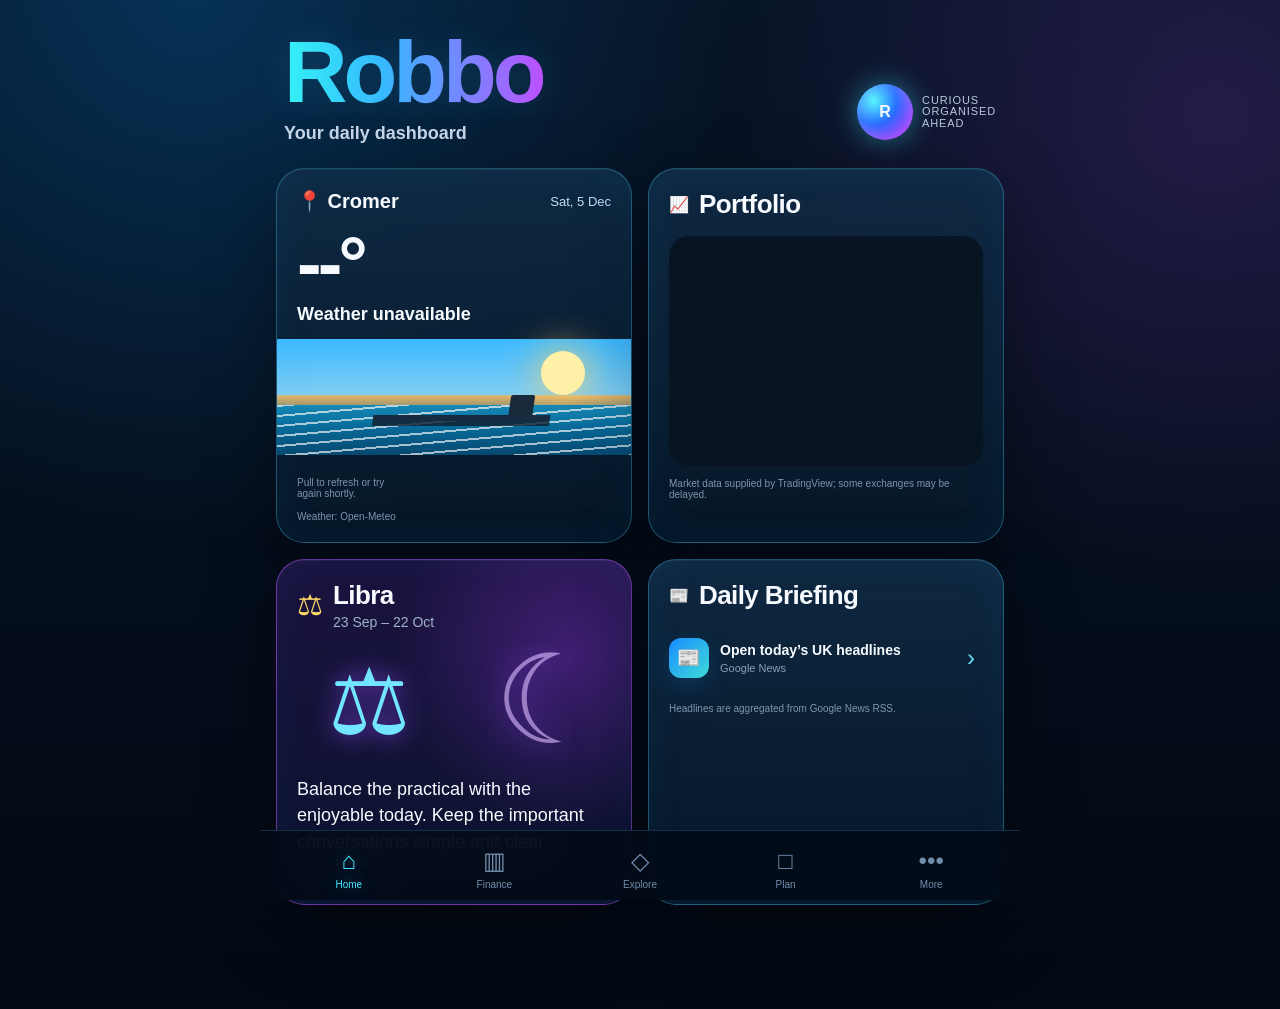
==== index.html @ 80607e07 "Add files via upload" ====
<!doctype html>
<html lang="en-GB">
<head>
  <meta charset="utf-8" />
  <meta name="viewport" content="width=device-width, initial-scale=1, viewport-fit=cover" />
  <meta name="theme-color" content="#07111f" />
  <meta name="apple-mobile-web-app-capable" content="yes" />
  <meta name="apple-mobile-web-app-status-bar-style" content="black-translucent" />
  <meta name="apple-mobile-web-app-title" content="Robbo" />
  <link rel="manifest" href="manifest.webmanifest" />
  <link rel="apple-touch-icon" href="icon-192.png" />
  <link rel="stylesheet" href="styles.css" />
  <title>Robbo — Daily Dashboard</title>
  <script type="module" src="https://widgets.tradingview-widget.com/w/en/tv-tickers.js"></script>
</head>
<body>
  <main class="shell">
    <header class="hero">
      <div>
        <div class="brand">Robbo</div>
        <div class="tagline">Your daily dashboard</div>
      </div>
      <div class="hero-badge">
        <div class="orb">R</div>
        <div class="badge-copy">Curious<br>Organised<br>Ahead</div>
      </div>
    </header>

    <section class="grid">
      <article class="card weather-card">
        <div class="card-head">
          <div>
            <div class="eyebrow">📍 Cromer</div>
            <h2 id="temp">--°</h2>
            <div class="primary" id="weatherText">Loading weather…</div>
          </div>
          <div class="date" id="todayDate"></div>
        </div>
        <div class="coast-art" aria-hidden="true">
          <div class="sun"></div>
          <div class="sea"></div>
          <div class="pier"></div>
        </div>
        <div class="forecast" id="forecast"></div>
        <div class="credit">Weather: Open‑Meteo</div>
      </article>

      <article class="card markets-card">
        <div class="section-title">
          <span>📈</span><h3>Portfolio</h3>
        </div>
        <div class="markets-box">
          <tv-tickers
            symbols="NASDAQ:IONQ,NASDAQ:RKLB,NASDAQ:RGTI"
            direction="vertical"
            hide-chart
            theme="dark">
          </tv-tickers>
        </div>
        <div class="micro">Market data supplied by TradingView; some exchanges may be delayed.</div>
      </article>

      <article class="card libra-card">
        <div class="section-title">
          <span class="libra-symbol">⚖</span>
          <div>
            <h3>Libra</h3>
            <div class="sub">23 Sep – 22 Oct</div>
          </div>
        </div>
        <div class="zodiac-art">
          <div class="moon">☾</div>
          <div class="scales">⚖</div>
        </div>
        <p id="horoscope">Loading today’s horoscope…</p>
        <a id="horoscopeCredit" class="credit-link" href="https://sigastra.com/" target="_blank" rel="noopener">Powered by Sigastra</a>
      </article>

      <article class="card news-card">
        <div class="section-title">
          <span>📰</span><h3>Daily Briefing</h3>
        </div>
        <div id="newsList" class="news-list">
          <div class="news-placeholder">Loading UK headlines…</div>
        </div>
        <div class="micro">Headlines are aggregated from Google News RSS.</div>
      </article>
    </section>

    <nav class="dock" aria-label="Primary">
      <button class="active">⌂<span>Home</span></button>
      <button>▥<span>Finance</span></button>
      <button>◇<span>Explore</span></button>
      <button>□<span>Plan</span></button>
      <button>•••<span>More</span></button>
    </nav>
  </main>

  <script src="app.js"></script>
</body>
</html>
---- styles.css ----
:root {
  --bg: #06101d;
  --panel: rgba(10, 28, 47, .88);
  --panel2: rgba(8, 23, 40, .94);
  --text: #f7fbff;
  --muted: #9fb2c8;
  --cyan: #39e6ff;
  --teal: #34f0cf;
  --purple: #bb58ff;
  --pink: #ff5ca8;
  --line: rgba(137, 210, 255, .20);
  --shadow: 0 24px 70px rgba(0,0,0,.35);
}
* { box-sizing: border-box; }
html { background: #020712; }
body {
  margin: 0;
  min-height: 100vh;
  color: var(--text);
  font-family: -apple-system, BlinkMacSystemFont, "SF Pro Display", "Segoe UI", sans-serif;
  background:
    radial-gradient(circle at 15% 0%, rgba(0,154,255,.22), transparent 34rem),
    radial-gradient(circle at 95% 12%, rgba(181,72,255,.16), transparent 30rem),
    linear-gradient(180deg, #071426 0%, #030914 100%);
}
.shell {
  max-width: 760px;
  min-height: 100vh;
  margin: 0 auto;
  padding: calc(env(safe-area-inset-top) + 24px) 16px calc(env(safe-area-inset-bottom) + 104px);
}
.hero {
  display: flex;
  align-items: flex-end;
  justify-content: space-between;
  gap: 20px;
  padding: 8px 8px 24px;
}
.brand {
  font-size: clamp(54px, 14vw, 88px);
  font-weight: 780;
  line-height: .9;
  letter-spacing: -4px;
  background: linear-gradient(90deg, #34f5f5 0%, #37baff 38%, #c24cff 100%);
  -webkit-background-clip: text;
  color: transparent;
  text-shadow: 0 0 32px rgba(68,190,255,.16);
}
.tagline { margin-top: 12px; color: #c6d7ea; font-size: 18px; font-weight: 650; }
.hero-badge { display: flex; align-items: center; gap: 9px; padding-bottom: 4px; }
.orb {
  width: 56px; height: 56px; border-radius: 50%;
  display: grid; place-items: center; font-weight: 900;
  background: radial-gradient(circle at 30% 30%, #55f7ff, #286dff 42%, #a13cff 78%, #0a1221);
  box-shadow: 0 0 28px rgba(57,230,255,.45), inset 0 0 18px rgba(255,255,255,.2);
}
.badge-copy { color: #b8c9da; font-size: 11px; line-height: 1.05; text-align: left; text-transform: uppercase; letter-spacing: .08em; }

.grid { display: grid; gap: 16px; grid-template-columns: 1fr; }
.card {
  position: relative;
  overflow: hidden;
  border: 1px solid rgba(77,210,255,.32);
  border-radius: 28px;
  padding: 20px;
  background: linear-gradient(180deg, rgba(16,43,69,.90), rgba(6,23,40,.94));
  box-shadow: var(--shadow), inset 0 1px 0 rgba(255,255,255,.05);
}
.card::after {
  content:"";
  position:absolute; inset:0; pointer-events:none; border-radius:inherit;
  box-shadow: inset 0 0 42px rgba(29,176,255,.06);
}
.weather-card { min-height: 370px; }
.card-head { display:flex; justify-content:space-between; align-items:flex-start; gap:10px; }
.eyebrow { font-size: 20px; font-weight: 760; }
.date { font-size: 13px; color: #c4dcf5; padding-top: 5px; }
h2 { font-size: 74px; line-height: .9; margin: 18px 0 6px; letter-spacing: -4px; }
.primary { font-size: 18px; font-weight: 700; }
.section-title { display:flex; align-items:center; gap:10px; }
.section-title h3 { margin:0; font-size: 26px; letter-spacing:-.6px; }
.sub { color: var(--muted); margin-top: 3px; font-size: 14px; }
.coast-art {
  position: relative; height: 116px; margin: 14px -20px 10px;
  background:
    linear-gradient(180deg, rgba(0,0,0,0), rgba(0,18,40,.12)),
    linear-gradient(180deg, #3bb9ff 0%, #87d8ff 48%, #f5bf68 49%, #09639d 75%, #06365f 100%);
}
.sun { position:absolute; right:13%; top:12px; width:44px; height:44px; border-radius:50%; background:#fff1a7; box-shadow:0 0 38px #ffd36a; }
.sea { position:absolute; left:0; right:0; bottom:0; height:50px; background:repeating-linear-gradient(175deg, rgba(255,255,255,.7) 0 2px, transparent 2px 10px), linear-gradient(#0b88bd,#074a72); opacity:.92; }
.pier { position:absolute; bottom:34px; left:27%; width:50%; height:6px; background:#172b40; box-shadow: 0 5px 0 rgba(15,30,46,.8); transform:skewX(-8deg); }
.pier::after { content:""; position:absolute; width:24px; height:20px; right:18px; top:-20px; background:#18293b; border-radius:2px 2px 0 0; }
.forecast { display:grid; grid-template-columns:repeat(3,1fr); gap:8px; margin-top:10px; }
.day { border-right: 1px solid var(--line); padding-right:8px; }
.day:last-child { border-right:0; }
.day .name { font-size:12px; color:#bdd0e3; font-weight:700; text-transform:uppercase; letter-spacing:.08em; }
.day .icon { font-size:26px; margin:5px 0; }
.day .temps { font-size:15px; font-weight:750; }
.credit, .micro { color:#7f95aa; font-size:10px; margin-top:12px; }
.markets-box { margin-top:16px; border-radius:20px; overflow:hidden; min-height:230px; background:#081421; }
tv-tickers { display:block; min-height:230px; }
.libra-card {
  border-color: rgba(187,88,255,.5);
  background:
    radial-gradient(circle at 83% 28%, rgba(168,64,255,.28), transparent 11rem),
    linear-gradient(180deg, rgba(28,20,66,.94), rgba(11,19,47,.96));
}
.libra-symbol { color:#ffd966; font-size:29px; }
.zodiac-art { position:relative; height:120px; margin:16px 0 10px; overflow:hidden; }
.moon { position:absolute; right:2%; top:-18px; font-size:124px; color:#d7b4ff; opacity:.65; text-shadow:0 0 36px #8e4eff; }
.scales { position:absolute; left:10%; top:3px; font-size:92px; color:#73e6ff; filter: drop-shadow(0 0 12px rgba(149,76,255,.85)); }
.libra-card p { font-size:18px; line-height:1.48; margin:10px 0 0; }
.credit-link { display:inline-block; margin-top:14px; color:#b985ff; font-size:11px; text-decoration:none; }
.news-list { margin-top:14px; }
.news-item {
  display:grid; grid-template-columns:40px 1fr 16px; gap:11px; align-items:center;
  padding:13px 0; border-bottom:1px solid var(--line); text-decoration:none; color:inherit;
}
.news-item:last-child { border-bottom:0; }
.news-icon {
  width:40px; height:40px; border-radius:12px; display:grid; place-items:center;
  background:linear-gradient(135deg,#1a8cff,#3ddbd7); font-size:19px;
  box-shadow:0 8px 24px rgba(0,145,255,.18);
}
.news-title { font-size:14px; font-weight:720; line-height:1.25; }
.news-source { margin-top:3px; color:#86a0b9; font-size:11px; }
.chev { color:#67dff5; font-size:24px; }
.news-placeholder { color:#9bb2c7; padding:20px 0; }

.dock {
  position:fixed; z-index:5; left:50%; transform:translateX(-50%);
  bottom:0; width:min(760px,100%); padding:10px 18px calc(env(safe-area-inset-bottom) + 10px);
  display:grid; grid-template-columns:repeat(5,1fr); gap:4px;
  background:rgba(3,11,22,.88); backdrop-filter: blur(20px);
  border-top:1px solid rgba(84,186,255,.20);
}
.dock button {
  border:0; background:transparent; color:#738dad; font-size:24px; padding:6px 2px 0;
  display:flex; flex-direction:column; align-items:center; gap:4px;
}
.dock button span { font-size:10px; }
.dock button.active { color:#47e6ff; text-shadow:0 0 16px rgba(71,230,255,.5); }

@media (min-width: 700px) {
  .grid { grid-template-columns: 1fr 1fr; }
}
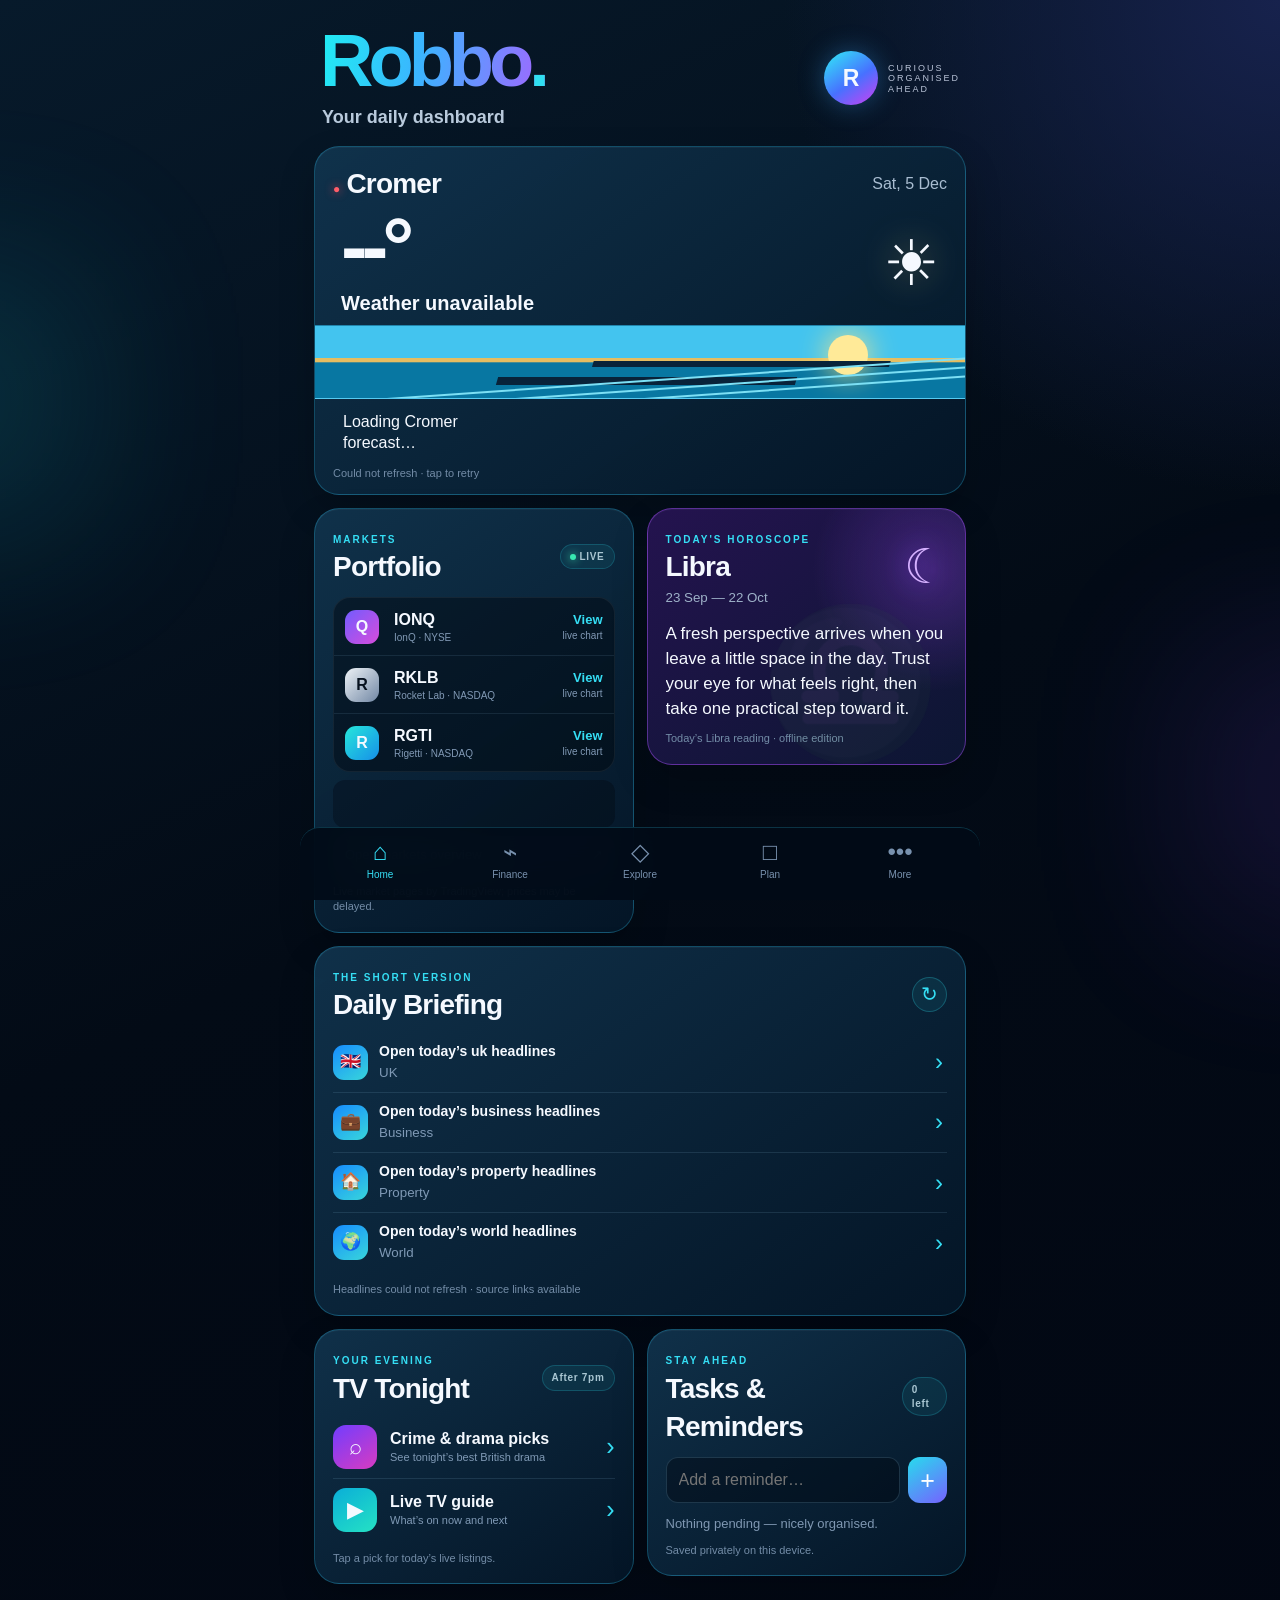
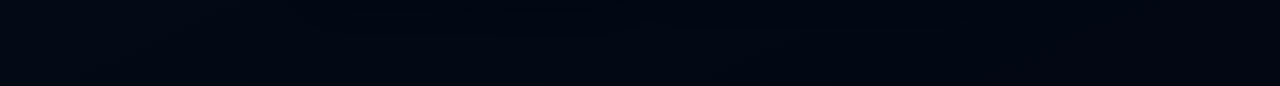
==== commit 105e9757: "Update Robbo to V2" ====
--- a/index.html
+++ b/index.html
@@ -1,101 +1,84 @@
 <!doctype html>
-<html lang="en-GB">
+<html lang="en">
 <head>
-  <meta charset="utf-8" />
-  <meta name="viewport" content="width=device-width, initial-scale=1, viewport-fit=cover" />
-  <meta name="theme-color" content="#07111f" />
-  <meta name="apple-mobile-web-app-capable" content="yes" />
-  <meta name="apple-mobile-web-app-status-bar-style" content="black-translucent" />
-  <meta name="apple-mobile-web-app-title" content="Robbo" />
-  <link rel="manifest" href="manifest.webmanifest" />
-  <link rel="apple-touch-icon" href="icon-192.png" />
-  <link rel="stylesheet" href="styles.css" />
+  <meta charset="utf-8">
+  <meta name="viewport" content="width=device-width, initial-scale=1, viewport-fit=cover">
+  <meta name="theme-color" content="#06101f">
+  <meta name="apple-mobile-web-app-capable" content="yes">
+  <meta name="apple-mobile-web-app-status-bar-style" content="black-translucent">
+  <meta name="apple-mobile-web-app-title" content="Robbo">
+  <meta name="description" content="Robbo's personal daily dashboard">
+  <link rel="manifest" href="manifest.webmanifest">
+  <link rel="apple-touch-icon" href="icon-192.png">
+  <link rel="stylesheet" href="styles.css">
   <title>Robbo — Daily Dashboard</title>
-  <script type="module" src="https://widgets.tradingview-widget.com/w/en/tv-tickers.js"></script>
 </head>
 <body>
-  <main class="shell">
-    <header class="hero">
-      <div>
-        <div class="brand">Robbo</div>
-        <div class="tagline">Your daily dashboard</div>
-      </div>
-      <div class="hero-badge">
-        <div class="orb">R</div>
-        <div class="badge-copy">Curious<br>Organised<br>Ahead</div>
-      </div>
-    </header>
+  <div class="aurora aurora-one"></div><div class="aurora aurora-two"></div>
+  <header class="hero">
+    <div><div class="wordmark">Robbo<span>.</span></div><p>Your daily dashboard</p></div>
+    <div class="monogram"><b>R</b><small>CURIOUS<br>ORGANISED<br>AHEAD</small></div>
+  </header>
 
-    <section class="grid">
-      <article class="card weather-card">
-        <div class="card-head">
-          <div>
-            <div class="eyebrow">📍 Cromer</div>
-            <h2 id="temp">--°</h2>
-            <div class="primary" id="weatherText">Loading weather…</div>
-          </div>
-          <div class="date" id="todayDate"></div>
-        </div>
-        <div class="coast-art" aria-hidden="true">
-          <div class="sun"></div>
-          <div class="sea"></div>
-          <div class="pier"></div>
-        </div>
-        <div class="forecast" id="forecast"></div>
-        <div class="credit">Weather: Open‑Meteo</div>
-      </article>
-
-      <article class="card markets-card">
-        <div class="section-title">
-          <span>📈</span><h3>Portfolio</h3>
-        </div>
-        <div class="markets-box">
-          <tv-tickers
-            symbols="NASDAQ:IONQ,NASDAQ:RKLB,NASDAQ:RGTI"
-            direction="vertical"
-            hide-chart
-            theme="dark">
-          </tv-tickers>
-        </div>
-        <div class="micro">Market data supplied by TradingView; some exchanges may be delayed.</div>
-      </article>
-
-      <article class="card libra-card">
-        <div class="section-title">
-          <span class="libra-symbol">⚖</span>
-          <div>
-            <h3>Libra</h3>
-            <div class="sub">23 Sep – 22 Oct</div>
-          </div>
-        </div>
-        <div class="zodiac-art">
-          <div class="moon">☾</div>
-          <div class="scales">⚖</div>
-        </div>
-        <p id="horoscope">Loading today’s horoscope…</p>
-        <a id="horoscopeCredit" class="credit-link" href="https://sigastra.com/" target="_blank" rel="noopener">Powered by Sigastra</a>
-      </article>
-
-      <article class="card news-card">
-        <div class="section-title">
-          <span>📰</span><h3>Daily Briefing</h3>
-        </div>
-        <div id="newsList" class="news-list">
-          <div class="news-placeholder">Loading UK headlines…</div>
-        </div>
-        <div class="micro">Headlines are aggregated from Google News RSS.</div>
-      </article>
+  <main>
+    <section class="card weather-card" id="weather">
+      <div class="card-head"><h2><span>●</span> Cromer</h2><time id="today"></time></div>
+      <div class="weather-now"><div><strong id="temperature">--°</strong><p id="condition">Loading weather…</p><small id="feelsLike"></small></div><div class="weather-icon" id="weatherIcon">☀</div></div>
+      <div class="sea-scene" aria-hidden="true"><i class="sun"></i><i class="pier"></i><i class="wave w1"></i><i class="wave w2"></i><i class="wave w3"></i></div>
+      <div class="forecast" id="forecast"><div>Loading Cromer forecast…</div></div>
+      <p class="source" id="weatherStatus">Live weather · Open-Meteo</p>
     </section>
 
-    <nav class="dock" aria-label="Primary">
-      <button class="active">⌂<span>Home</span></button>
-      <button>▥<span>Finance</span></button>
-      <button>◇<span>Explore</span></button>
-      <button>□<span>Plan</span></button>
-      <button>•••<span>More</span></button>
-    </nav>
+    <section class="card portfolio-card" id="portfolio">
+      <div class="section-title"><div><span class="eyebrow">MARKETS</span><h2>Portfolio</h2></div><span class="live-pill"><i></i> LIVE</span></div>
+      <div class="stocks">
+        <a class="stock" href="https://www.tradingview.com/symbols/NYSE-IONQ/" target="_blank" rel="noopener" data-symbol="NYSE:IONQ"><span class="stock-logo ionq">Q</span><span><b>IONQ</b><small>IonQ · NYSE</small></span><span class="quote"><b>View</b><small>live chart</small></span></a>
+        <a class="stock" href="https://www.tradingview.com/symbols/NASDAQ-RKLB/" target="_blank" rel="noopener" data-symbol="NASDAQ:RKLB"><span class="stock-logo rklb">R</span><span><b>RKLB</b><small>Rocket Lab · NASDAQ</small></span><span class="quote"><b>View</b><small>live chart</small></span></a>
+        <a class="stock" href="https://www.tradingview.com/symbols/NASDAQ-RGTI/" target="_blank" rel="noopener" data-symbol="NASDAQ:RGTI"><span class="stock-logo rgti">R</span><span><b>RGTI</b><small>Rigetti · NASDAQ</small></span><span class="quote"><b>View</b><small>live chart</small></span></a>
+      </div>
+      <div class="tradingview-widget-container market-strip">
+        <div class="tradingview-widget-container__widget"></div>
+        <script src="https://s3.tradingview.com/external-embedding/embed-widget-ticker-tape.js" async>
+        {"symbols":[{"proName":"NYSE:IONQ","title":"IONQ"},{"proName":"NASDAQ:RKLB","title":"RKLB"},{"proName":"NASDAQ:RGTI","title":"RGTI"}],"showSymbolLogo":false,"isTransparent":true,"displayMode":"compact","colorTheme":"dark","locale":"en"}
+        </script>
+      </div>
+      <a class="market-link" href="https://www.tradingview.com/markets/stocks-usa/market-movers-active/" target="_blank" rel="noopener">Open markets overview <span>↗</span></a>
+      <p class="source">Live market pages by TradingView; prices may be delayed.</p>
+    </section>
+
+    <section class="card horoscope-card" id="horoscope">
+      <div class="zodiac-mark">♎</div><div class="section-title"><div><span class="eyebrow">TODAY'S HOROSCOPE</span><h2>Libra</h2><small>23 Sep — 22 Oct</small></div><span class="moon">☾</span></div>
+      <p class="horoscope-copy" id="horoscopeText">Finding today’s guidance…</p>
+      <p class="source" id="horoscopeSource">Daily Libra reading</p>
+    </section>
+
+    <section class="card briefing-card" id="briefing">
+      <div class="section-title"><div><span class="eyebrow">THE SHORT VERSION</span><h2>Daily Briefing</h2></div><button class="icon-button" id="refreshNews" aria-label="Refresh news">↻</button></div>
+      <div class="news-list" id="newsList"><p class="loading">Gathering today’s headlines…</p></div>
+      <p class="source" id="newsStatus">Live UK, business, property and world news</p>
+    </section>
+
+    <section class="card tv-card" id="tv">
+      <div class="section-title"><div><span class="eyebrow">YOUR EVENING</span><h2>TV Tonight</h2></div><span class="tv-time">After 7pm</span></div>
+      <div class="tv-list">
+        <a href="https://www.radiotimes.com/tv/tv-listings/" target="_blank" rel="noopener"><span class="tv-art crime">⌕</span><span><b>Crime & drama picks</b><small>See tonight’s best British drama</small></span><em>›</em></a>
+        <a href="https://www.bbc.co.uk/iplayer/guide" target="_blank" rel="noopener"><span class="tv-art guide">▶</span><span><b>Live TV guide</b><small>What’s on now and next</small></span><em>›</em></a>
+      </div>
+      <p class="source">Tap a pick for today’s live listings.</p>
+    </section>
+
+    <section class="card tasks-card" id="tasks">
+      <div class="section-title"><div><span class="eyebrow">STAY AHEAD</span><h2>Tasks &amp; Reminders</h2></div><span class="task-count" id="taskCount">0 left</span></div>
+      <form id="taskForm"><input id="taskInput" maxlength="80" autocomplete="off" placeholder="Add a reminder…" aria-label="New reminder"><button aria-label="Add reminder">+</button></form>
+      <ul id="taskList"></ul>
+      <p class="empty-tasks" id="emptyTasks">Nothing pending — nicely organised.</p>
+      <p class="source">Saved privately on this device.</p>
+    </section>
   </main>
 
-  <script src="app.js"></script>
+  <nav class="dock" aria-label="Dashboard sections">
+    <a href="#weather"><span>⌂</span><small>Home</small></a><a href="#portfolio"><span>⌁</span><small>Finance</small></a><a href="#briefing"><span>◇</span><small>Explore</small></a><a href="#tasks"><span>□</span><small>Plan</small></a><a href="#tv"><span>•••</span><small>More</small></a>
+  </nav>
+  <script src="app.js" defer></script>
 </body>
 </html>
--- a/styles.css
+++ b/styles.css
@@ -1,147 +1,6 @@
-
-:root {
-  --bg: #06101d;
-  --panel: rgba(10, 28, 47, .88);
-  --panel2: rgba(8, 23, 40, .94);
-  --text: #f7fbff;
-  --muted: #9fb2c8;
-  --cyan: #39e6ff;
-  --teal: #34f0cf;
-  --purple: #bb58ff;
-  --pink: #ff5ca8;
-  --line: rgba(137, 210, 255, .20);
-  --shadow: 0 24px 70px rgba(0,0,0,.35);
-}
-* { box-sizing: border-box; }
-html { background: #020712; }
-body {
-  margin: 0;
-  min-height: 100vh;
-  color: var(--text);
-  font-family: -apple-system, BlinkMacSystemFont, "SF Pro Display", "Segoe UI", sans-serif;
-  background:
-    radial-gradient(circle at 15% 0%, rgba(0,154,255,.22), transparent 34rem),
-    radial-gradient(circle at 95% 12%, rgba(181,72,255,.16), transparent 30rem),
-    linear-gradient(180deg, #071426 0%, #030914 100%);
-}
-.shell {
-  max-width: 760px;
-  min-height: 100vh;
-  margin: 0 auto;
-  padding: calc(env(safe-area-inset-top) + 24px) 16px calc(env(safe-area-inset-bottom) + 104px);
-}
-.hero {
-  display: flex;
-  align-items: flex-end;
-  justify-content: space-between;
-  gap: 20px;
-  padding: 8px 8px 24px;
-}
-.brand {
-  font-size: clamp(54px, 14vw, 88px);
-  font-weight: 780;
-  line-height: .9;
-  letter-spacing: -4px;
-  background: linear-gradient(90deg, #34f5f5 0%, #37baff 38%, #c24cff 100%);
-  -webkit-background-clip: text;
-  color: transparent;
-  text-shadow: 0 0 32px rgba(68,190,255,.16);
-}
-.tagline { margin-top: 12px; color: #c6d7ea; font-size: 18px; font-weight: 650; }
-.hero-badge { display: flex; align-items: center; gap: 9px; padding-bottom: 4px; }
-.orb {
-  width: 56px; height: 56px; border-radius: 50%;
-  display: grid; place-items: center; font-weight: 900;
-  background: radial-gradient(circle at 30% 30%, #55f7ff, #286dff 42%, #a13cff 78%, #0a1221);
-  box-shadow: 0 0 28px rgba(57,230,255,.45), inset 0 0 18px rgba(255,255,255,.2);
-}
-.badge-copy { color: #b8c9da; font-size: 11px; line-height: 1.05; text-align: left; text-transform: uppercase; letter-spacing: .08em; }
-
-.grid { display: grid; gap: 16px; grid-template-columns: 1fr; }
-.card {
-  position: relative;
-  overflow: hidden;
-  border: 1px solid rgba(77,210,255,.32);
-  border-radius: 28px;
-  padding: 20px;
-  background: linear-gradient(180deg, rgba(16,43,69,.90), rgba(6,23,40,.94));
-  box-shadow: var(--shadow), inset 0 1px 0 rgba(255,255,255,.05);
-}
-.card::after {
-  content:"";
-  position:absolute; inset:0; pointer-events:none; border-radius:inherit;
-  box-shadow: inset 0 0 42px rgba(29,176,255,.06);
-}
-.weather-card { min-height: 370px; }
-.card-head { display:flex; justify-content:space-between; align-items:flex-start; gap:10px; }
-.eyebrow { font-size: 20px; font-weight: 760; }
-.date { font-size: 13px; color: #c4dcf5; padding-top: 5px; }
-h2 { font-size: 74px; line-height: .9; margin: 18px 0 6px; letter-spacing: -4px; }
-.primary { font-size: 18px; font-weight: 700; }
-.section-title { display:flex; align-items:center; gap:10px; }
-.section-title h3 { margin:0; font-size: 26px; letter-spacing:-.6px; }
-.sub { color: var(--muted); margin-top: 3px; font-size: 14px; }
-.coast-art {
-  position: relative; height: 116px; margin: 14px -20px 10px;
-  background:
-    linear-gradient(180deg, rgba(0,0,0,0), rgba(0,18,40,.12)),
-    linear-gradient(180deg, #3bb9ff 0%, #87d8ff 48%, #f5bf68 49%, #09639d 75%, #06365f 100%);
-}
-.sun { position:absolute; right:13%; top:12px; width:44px; height:44px; border-radius:50%; background:#fff1a7; box-shadow:0 0 38px #ffd36a; }
-.sea { position:absolute; left:0; right:0; bottom:0; height:50px; background:repeating-linear-gradient(175deg, rgba(255,255,255,.7) 0 2px, transparent 2px 10px), linear-gradient(#0b88bd,#074a72); opacity:.92; }
-.pier { position:absolute; bottom:34px; left:27%; width:50%; height:6px; background:#172b40; box-shadow: 0 5px 0 rgba(15,30,46,.8); transform:skewX(-8deg); }
-.pier::after { content:""; position:absolute; width:24px; height:20px; right:18px; top:-20px; background:#18293b; border-radius:2px 2px 0 0; }
-.forecast { display:grid; grid-template-columns:repeat(3,1fr); gap:8px; margin-top:10px; }
-.day { border-right: 1px solid var(--line); padding-right:8px; }
-.day:last-child { border-right:0; }
-.day .name { font-size:12px; color:#bdd0e3; font-weight:700; text-transform:uppercase; letter-spacing:.08em; }
-.day .icon { font-size:26px; margin:5px 0; }
-.day .temps { font-size:15px; font-weight:750; }
-.credit, .micro { color:#7f95aa; font-size:10px; margin-top:12px; }
-.markets-box { margin-top:16px; border-radius:20px; overflow:hidden; min-height:230px; background:#081421; }
-tv-tickers { display:block; min-height:230px; }
-.libra-card {
-  border-color: rgba(187,88,255,.5);
-  background:
-    radial-gradient(circle at 83% 28%, rgba(168,64,255,.28), transparent 11rem),
-    linear-gradient(180deg, rgba(28,20,66,.94), rgba(11,19,47,.96));
-}
-.libra-symbol { color:#ffd966; font-size:29px; }
-.zodiac-art { position:relative; height:120px; margin:16px 0 10px; overflow:hidden; }
-.moon { position:absolute; right:2%; top:-18px; font-size:124px; color:#d7b4ff; opacity:.65; text-shadow:0 0 36px #8e4eff; }
-.scales { position:absolute; left:10%; top:3px; font-size:92px; color:#73e6ff; filter: drop-shadow(0 0 12px rgba(149,76,255,.85)); }
-.libra-card p { font-size:18px; line-height:1.48; margin:10px 0 0; }
-.credit-link { display:inline-block; margin-top:14px; color:#b985ff; font-size:11px; text-decoration:none; }
-.news-list { margin-top:14px; }
-.news-item {
-  display:grid; grid-template-columns:40px 1fr 16px; gap:11px; align-items:center;
-  padding:13px 0; border-bottom:1px solid var(--line); text-decoration:none; color:inherit;
-}
-.news-item:last-child { border-bottom:0; }
-.news-icon {
-  width:40px; height:40px; border-radius:12px; display:grid; place-items:center;
-  background:linear-gradient(135deg,#1a8cff,#3ddbd7); font-size:19px;
-  box-shadow:0 8px 24px rgba(0,145,255,.18);
-}
-.news-title { font-size:14px; font-weight:720; line-height:1.25; }
-.news-source { margin-top:3px; color:#86a0b9; font-size:11px; }
-.chev { color:#67dff5; font-size:24px; }
-.news-placeholder { color:#9bb2c7; padding:20px 0; }
-
-.dock {
-  position:fixed; z-index:5; left:50%; transform:translateX(-50%);
-  bottom:0; width:min(760px,100%); padding:10px 18px calc(env(safe-area-inset-bottom) + 10px);
-  display:grid; grid-template-columns:repeat(5,1fr); gap:4px;
-  background:rgba(3,11,22,.88); backdrop-filter: blur(20px);
-  border-top:1px solid rgba(84,186,255,.20);
-}
-.dock button {
-  border:0; background:transparent; color:#738dad; font-size:24px; padding:6px 2px 0;
-  display:flex; flex-direction:column; align-items:center; gap:4px;
-}
-.dock button span { font-size:10px; }
-.dock button.active { color:#47e6ff; text-shadow:0 0 16px rgba(71,230,255,.5); }
-
-@media (min-width: 700px) {
-  .grid { grid-template-columns: 1fr 1fr; }
-}
+:root{color-scheme:dark;--bg:#030b16;--panel:rgba(10,34,57,.88);--line:rgba(49,212,255,.27);--cyan:#35def4;--purple:#a66bff;--muted:#88a0bd;--text:#f5f9ff;--safe-bottom:env(safe-area-inset-bottom,0px)}
+*{box-sizing:border-box}html{scroll-behavior:smooth}body{margin:0;min-height:100vh;background:radial-gradient(circle at 100% 0,#17224d 0,transparent 31rem),linear-gradient(155deg,#071a2b 0,#030b16 48%,#020713 100%);font:16px/1.35 -apple-system,BlinkMacSystemFont,"SF Pro Display",Inter,Segoe UI,sans-serif;color:var(--text);overflow-x:hidden}body:before{content:"";position:fixed;inset:0;pointer-events:none;opacity:.16;background-image:linear-gradient(rgba(255,255,255,.018) 1px,transparent 1px),linear-gradient(90deg,rgba(255,255,255,.018) 1px,transparent 1px);background-size:34px 34px}.aurora{position:fixed;width:18rem;height:18rem;filter:blur(85px);opacity:.12;pointer-events:none}.aurora-one{background:#19dff0;top:16rem;left:-12rem}.aurora-two{background:#8e43ff;top:40rem;right:-12rem}.hero{max-width:680px;margin:auto;padding:calc(28px + env(safe-area-inset-top,0px)) 20px 17px;display:flex;align-items:center;justify-content:space-between}.wordmark{font-size:clamp(46px,14vw,74px);font-weight:850;letter-spacing:-5px;line-height:.9;background:linear-gradient(100deg,#20edf2,#3bb4ff 45%,#a365ff);-webkit-background-clip:text;color:transparent}.wordmark span{color:#30def0}.hero p{margin:10px 2px 0;color:#b9cadc;font-size:18px;font-weight:650}.monogram{display:flex;align-items:center;gap:10px}.monogram b{width:54px;height:54px;border-radius:50%;display:grid;place-items:center;background:linear-gradient(145deg,#30eff6,#4771ff 55%,#d13ef2);box-shadow:0 0 26px rgba(56,169,255,.35);font-size:23px}.monogram small{font-size:9px;line-height:1.15;letter-spacing:2px;color:#b9c3d7}main{max-width:680px;margin:auto;padding:0 14px calc(102px + var(--safe-bottom));display:grid;gap:13px}.card{position:relative;overflow:hidden;padding:18px;border:1px solid var(--line);border-radius:25px;background:linear-gradient(145deg,rgba(17,53,79,.91),rgba(4,22,39,.95));box-shadow:inset 0 1px rgba(255,255,255,.04),0 16px 36px rgba(0,0,0,.19)}.card-head,.section-title{display:flex;align-items:center;justify-content:space-between;gap:12px}.card h2{margin:0;font-size:28px;letter-spacing:-.8px}.card-head h2 span{font-size:12px;color:#ff5d69;text-shadow:0 0 10px #ff4050}.card-head time{color:#a9bdd1}.eyebrow{font-size:10px;letter-spacing:2px;color:var(--cyan);font-weight:800}.section-title small{color:#9eb1c8}.weather-card{padding-bottom:13px}.weather-now{display:flex;align-items:center;justify-content:space-between;height:122px;padding:4px 8px}.weather-now strong{font-size:80px;line-height:.9;letter-spacing:-6px}.weather-now p{margin:7px 0 0;font-size:20px;font-weight:700}.weather-now small{color:#93a9c0}.weather-icon{font-size:63px;filter:drop-shadow(0 0 18px rgba(255,225,116,.35))}.sea-scene{height:74px;margin:0 -18px 10px;position:relative;overflow:hidden;background:linear-gradient(#43c4ef 0 44%,#e5bd61 45% 50%,#0877a2 51%);border-block:1px solid rgba(255,255,255,.1)}.sun{position:absolute;width:40px;height:40px;right:15%;top:9px;background:#ffea98;border-radius:50%;box-shadow:0 0 30px #ffe682}.pier{position:absolute;width:46%;height:8px;background:#08233a;left:28%;top:51px;transform:skew(-16deg);box-shadow:90px -17px 0 -1px #08233a}.wave{position:absolute;height:2px;width:120%;left:-5%;background:#7ce0f5;transform:rotate(-4deg)}.w1{top:52px}.w2{top:61px}.w3{top:70px}.forecast{display:grid;grid-template-columns:repeat(3,1fr)}.forecast>div{padding:2px 10px;border-right:1px solid rgba(84,185,225,.25)}.forecast>div:last-child{border:0}.forecast b{display:block;font-size:19px;margin-top:3px}.forecast small{display:block;color:#9fb2c8;text-transform:uppercase;letter-spacing:1.3px}.source{color:#738ca7;font-size:11px;margin:10px 0 0}.live-pill,.tv-time,.task-count{padding:5px 9px;background:rgba(48,222,240,.08);border:1px solid rgba(48,222,240,.2);border-radius:99px;color:#a9c6d2;font-size:10px;font-weight:800;letter-spacing:.7px}.live-pill i{display:inline-block;width:6px;height:6px;border-radius:50%;background:#38e9b1;box-shadow:0 0 8px #38e9b1}.stocks{margin-top:11px;border:1px solid rgba(255,255,255,.06);border-radius:17px;background:rgba(0,7,15,.45);overflow:hidden}.stock{display:grid;grid-template-columns:39px 1fr auto;gap:10px;align-items:center;padding:11px;color:inherit;text-decoration:none;border-bottom:1px solid rgba(143,190,216,.12)}.stock:last-child{border:0}.stock-logo{width:34px;height:34px;border-radius:11px;display:grid;place-items:center;font-weight:850}.ionq{background:linear-gradient(135deg,#725cff,#d84cdc)}.rklb{background:linear-gradient(135deg,#eef3f7,#7187a4);color:#07121f}.rgti{background:linear-gradient(135deg,#26e7db,#168fe8)}.stock b{display:block;font-size:16px}.stock small{display:block;color:#8199b5;font-size:10px}.quote{text-align:right}.quote b{color:var(--cyan);font-size:13px}.market-link{display:flex;justify-content:space-between;margin-top:10px;padding:10px 12px;border-radius:12px;background:linear-gradient(90deg,rgba(49,217,239,.1),rgba(152,83,255,.1));color:#bcf7ff;text-decoration:none;font-size:13px}.horoscope-card{border-color:rgba(171,82,255,.45);background:radial-gradient(circle at 90% 24%,rgba(164,75,255,.28),transparent 35%),linear-gradient(145deg,#24134f,#0c1632)}.zodiac-mark{position:absolute;right:24px;bottom:-18px;font-size:145px;color:rgba(196,150,255,.06)}.moon{font-size:48px;color:#d6b1ff;text-shadow:0 0 27px #8d4cff}.horoscope-copy{position:relative;font-size:17px;line-height:1.48;margin:13px 0 0;display:-webkit-box;-webkit-line-clamp:5;-webkit-box-orient:vertical;overflow:hidden}.briefing-card .icon-button{width:35px;height:35px;border-radius:50%;border:1px solid rgba(48,222,240,.25);background:rgba(48,222,240,.08);color:var(--cyan);font-size:20px}.news-list{margin-top:9px}.news-item{display:grid;grid-template-columns:36px 1fr 12px;gap:10px;align-items:center;padding:10px 0;border-bottom:1px solid rgba(143,190,216,.14);color:inherit;text-decoration:none}.news-item:last-child{border:0}.news-icon{width:35px;height:35px;border-radius:11px;background:linear-gradient(145deg,#168cff,#38d6db);display:grid;place-items:center;font-size:17px}.news-item b{display:-webkit-box;-webkit-line-clamp:2;-webkit-box-orient:vertical;overflow:hidden;font-size:14px;line-height:1.25}.news-item small{color:#7f99b5}.news-item em{color:var(--cyan);font-size:24px;font-style:normal}.loading{color:#8ca4bd}.tv-list{margin-top:8px}.tv-list a{display:grid;grid-template-columns:46px 1fr auto;align-items:center;gap:11px;padding:9px 0;color:inherit;text-decoration:none;border-bottom:1px solid rgba(143,190,216,.14)}.tv-list a:last-child{border:0}.tv-art{width:44px;height:44px;border-radius:13px;display:grid;place-items:center;font-size:22px}.crime{background:linear-gradient(145deg,#713dff,#d83bc1)}.guide{background:linear-gradient(145deg,#0aaed8,#25e2c4)}.tv-list b,.tv-list small{display:block}.tv-list small{color:#809ab6;font-size:11px}.tv-list em{color:var(--cyan);font-size:25px;font-style:normal}#taskForm{display:grid;grid-template-columns:1fr 39px;gap:8px;margin:12px 0 5px}#taskForm input{min-width:0;border:1px solid rgba(129,190,220,.2);border-radius:12px;background:rgba(0,8,18,.45);color:white;padding:11px 12px;font:inherit;outline:none}#taskForm input:focus{border-color:var(--cyan)}#taskForm button{border:0;border-radius:12px;background:linear-gradient(145deg,#27dced,#7661ff);color:white;font-size:25px}#taskList{list-style:none;margin:0;padding:0}.task{display:grid;grid-template-columns:25px 1fr 27px;align-items:center;gap:7px;padding:9px 2px;border-bottom:1px solid rgba(143,190,216,.13)}.task label{font-size:14px}.task.done label{text-decoration:line-through;color:#7389a1}.task input{width:18px;height:18px;accent-color:#2bdde9}.task button{border:0;background:none;color:#7f94aa;font-size:20px}.empty-tasks{color:#7f97b2;font-size:13px;margin:12px 0 4px}.dock{position:fixed;z-index:20;bottom:0;left:0;right:0;height:calc(73px + var(--safe-bottom));padding:8px 15px var(--safe-bottom);display:flex;align-items:flex-start;justify-content:space-around;background:rgba(2,11,23,.92);border-top:1px solid rgba(52,213,247,.2);backdrop-filter:blur(20px);-webkit-backdrop-filter:blur(20px)}.dock a{width:20%;color:#7891ae;text-decoration:none;text-align:center}.dock span,.dock small{display:block}.dock span{font-size:24px;height:32px}.dock small{font-size:10px}.dock a:first-child{color:var(--cyan)}
+@media(max-width:380px){.hero{padding-inline:16px}.monogram small{display:none}.card{padding:15px}.weather-now strong{font-size:70px}.sea-scene{margin-inline:-15px}.card h2{font-size:25px}}
+@media(min-width:700px){main{grid-template-columns:1fr 1fr;align-items:start}.weather-card,.briefing-card{grid-column:1/-1}.dock{left:50%;right:auto;width:680px;transform:translateX(-50%);border-radius:20px 20px 0 0}}
+@media(prefers-reduced-motion:no-preference){.monogram b{animation:glow 5s ease-in-out infinite}@keyframes glow{50%{box-shadow:0 0 38px rgba(168,72,255,.48)}}}
+.market-strip{height:48px;margin:8px 0 -2px;overflow:hidden;border-radius:12px;background:rgba(0,7,15,.35)}
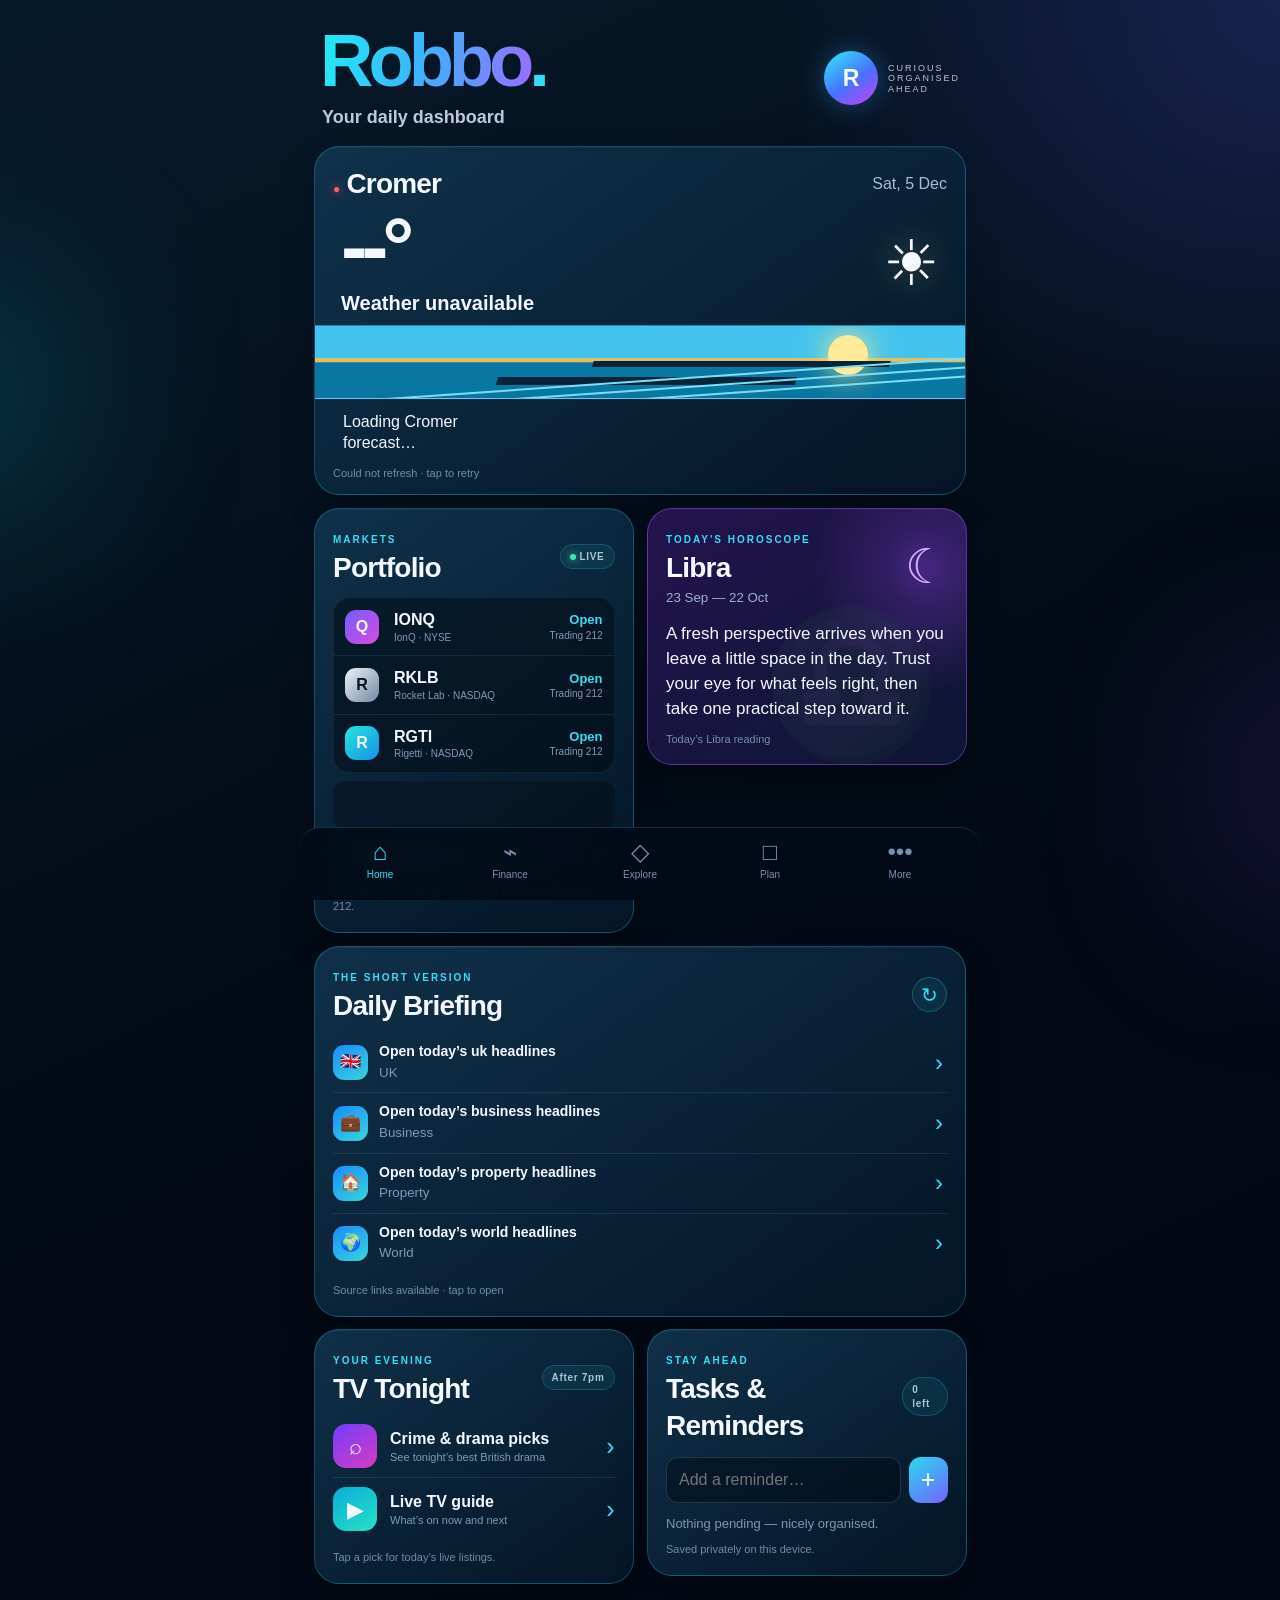
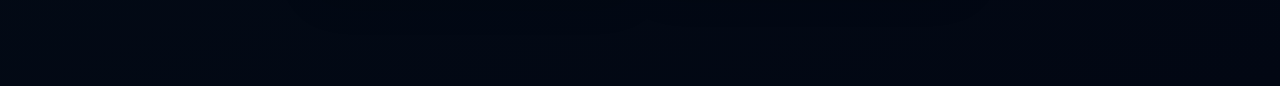
==== commit afdc024d: "V 2.1" ====
--- a/index.html
+++ b/index.html
@@ -32,18 +32,13 @@
     <section class="card portfolio-card" id="portfolio">
       <div class="section-title"><div><span class="eyebrow">MARKETS</span><h2>Portfolio</h2></div><span class="live-pill"><i></i> LIVE</span></div>
       <div class="stocks">
-        <a class="stock" href="https://www.tradingview.com/symbols/NYSE-IONQ/" target="_blank" rel="noopener" data-symbol="NYSE:IONQ"><span class="stock-logo ionq">Q</span><span><b>IONQ</b><small>IonQ · NYSE</small></span><span class="quote"><b>View</b><small>live chart</small></span></a>
-        <a class="stock" href="https://www.tradingview.com/symbols/NASDAQ-RKLB/" target="_blank" rel="noopener" data-symbol="NASDAQ:RKLB"><span class="stock-logo rklb">R</span><span><b>RKLB</b><small>Rocket Lab · NASDAQ</small></span><span class="quote"><b>View</b><small>live chart</small></span></a>
-        <a class="stock" href="https://www.tradingview.com/symbols/NASDAQ-RGTI/" target="_blank" rel="noopener" data-symbol="NASDAQ:RGTI"><span class="stock-logo rgti">R</span><span><b>RGTI</b><small>Rigetti · NASDAQ</small></span><span class="quote"><b>View</b><small>live chart</small></span></a>
+        <a class="stock" href="https://www.trading212.com/trading-instruments/invest/IONQ.US" target="_blank" rel="noopener" data-symbol="NYSE:IONQ"><span class="stock-logo ionq">Q</span><span><b>IONQ</b><small>IonQ · NYSE</small></span><span class="quote"><b>Open</b><small>Trading 212</small></span></a>
+        <a class="stock" href="https://www.trading212.com/trading-instruments/invest/RKLB.US" target="_blank" rel="noopener" data-symbol="NASDAQ:RKLB"><span class="stock-logo rklb">R</span><span><b>RKLB</b><small>Rocket Lab · NASDAQ</small></span><span class="quote"><b>Open</b><small>Trading 212</small></span></a>
+        <a class="stock" href="https://www.trading212.com/trading-instruments/invest/RGTI.US" target="_blank" rel="noopener" data-symbol="NASDAQ:RGTI"><span class="stock-logo rgti">R</span><span><b>RGTI</b><small>Rigetti · NASDAQ</small></span><span class="quote"><b>Open</b><small>Trading 212</small></span></a>
       </div>
-      <div class="tradingview-widget-container market-strip">
-        <div class="tradingview-widget-container__widget"></div>
-        <script src="https://s3.tradingview.com/external-embedding/embed-widget-ticker-tape.js" async>
-        {"symbols":[{"proName":"NYSE:IONQ","title":"IONQ"},{"proName":"NASDAQ:RKLB","title":"RKLB"},{"proName":"NASDAQ:RGTI","title":"RGTI"}],"showSymbolLogo":false,"isTransparent":true,"displayMode":"compact","colorTheme":"dark","locale":"en"}
-        </script>
-      </div>
-      <a class="market-link" href="https://www.tradingview.com/markets/stocks-usa/market-movers-active/" target="_blank" rel="noopener">Open markets overview <span>↗</span></a>
-      <p class="source">Live market pages by TradingView; prices may be delayed.</p>
+      <div class="tradingview-widget-container market-strip" id="marketStrip"><span class="market-loading">Live prices loading…</span></div>
+      <a class="market-link" href="https://live.trading212.com/" target="_blank" rel="noopener">Open my Trading 212 portfolio <span>↗</span></a>
+      <p class="source">Live prices by TradingView · stock links open Trading 212.</p>
     </section>
 
     <section class="card horoscope-card" id="horoscope">
--- a/styles.css
+++ b/styles.css
@@ -4,3 +4,4 @@
 @media(min-width:700px){main{grid-template-columns:1fr 1fr;align-items:start}.weather-card,.briefing-card{grid-column:1/-1}.dock{left:50%;right:auto;width:680px;transform:translateX(-50%);border-radius:20px 20px 0 0}}
 @media(prefers-reduced-motion:no-preference){.monogram b{animation:glow 5s ease-in-out infinite}@keyframes glow{50%{box-shadow:0 0 38px rgba(168,72,255,.48)}}}
 .market-strip{height:48px;margin:8px 0 -2px;overflow:hidden;border-radius:12px;background:rgba(0,7,15,.35)}
+.market-loading{display:grid;height:48px;place-items:center;color:#7891ae;font-size:11px}.portfolio-card,.horoscope-card,.briefing-card,.tv-card,.tasks-card{content-visibility:auto;contain-intrinsic-size:360px}
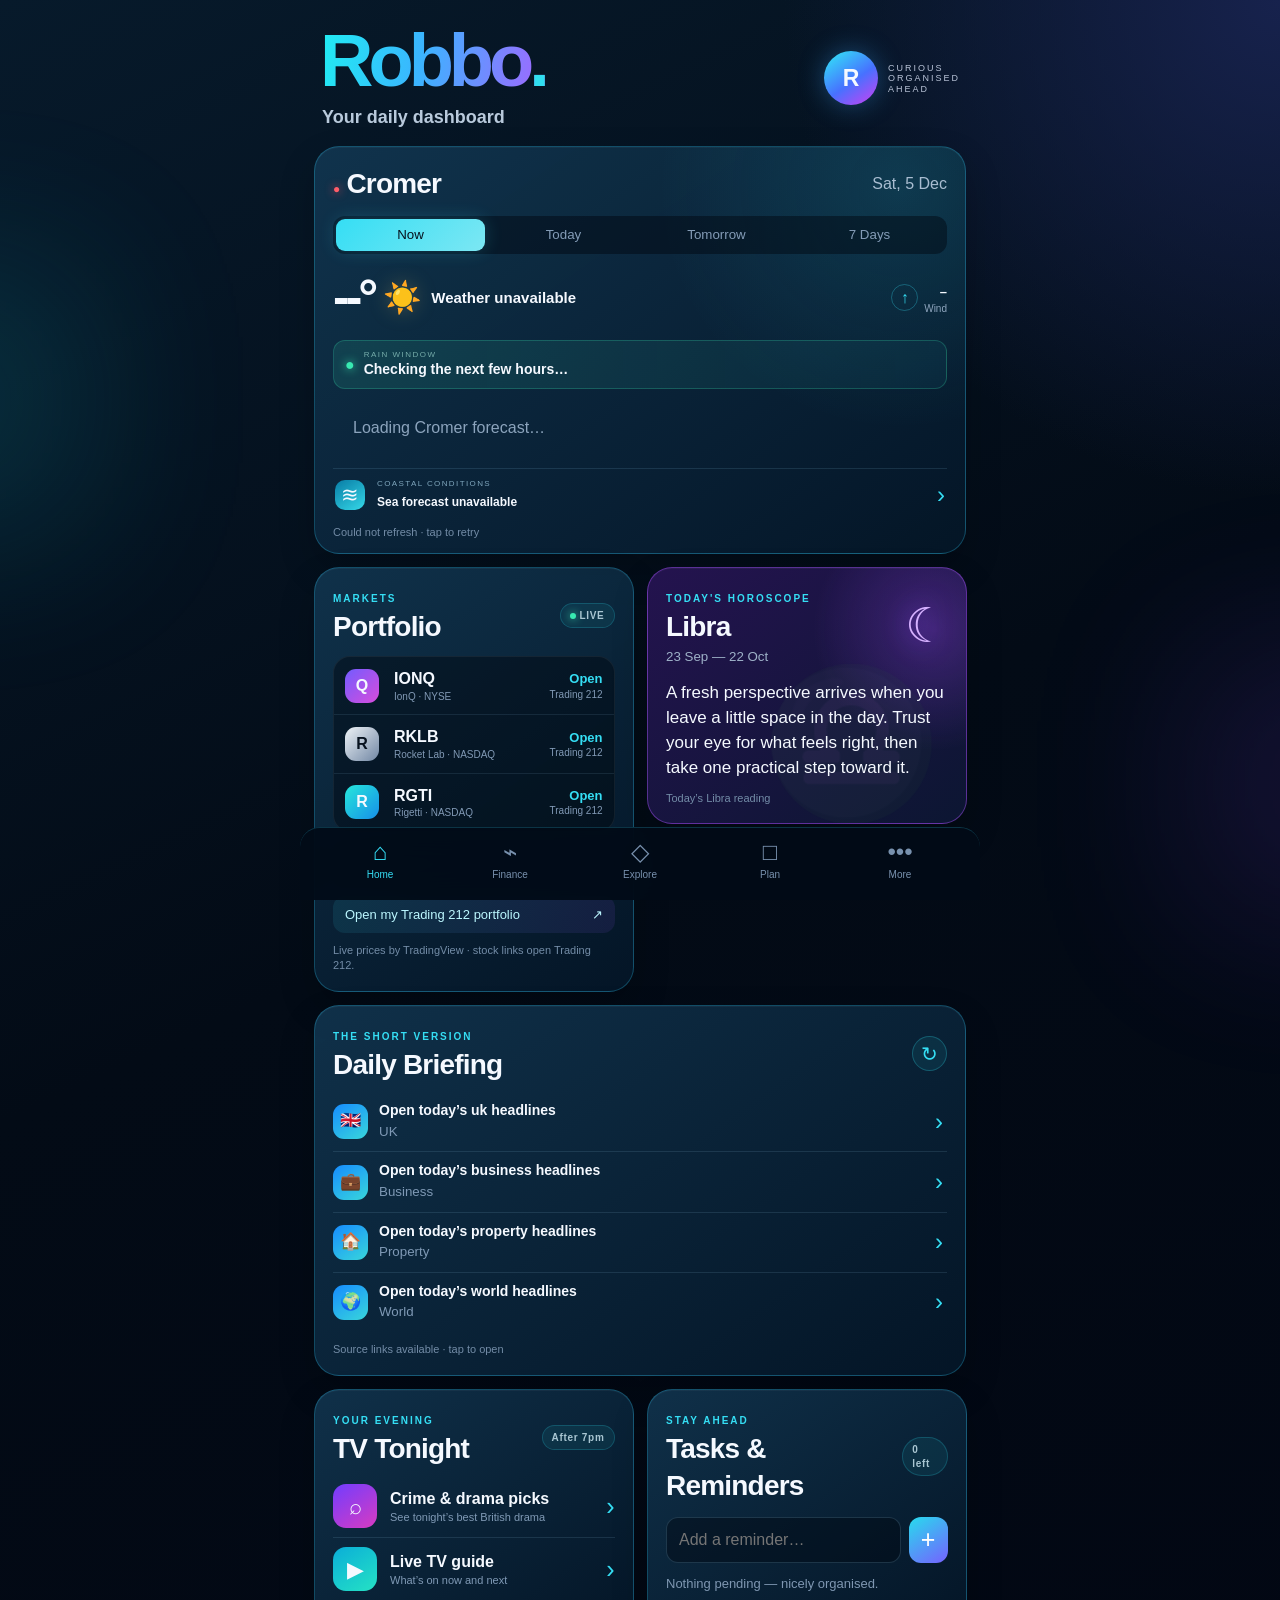
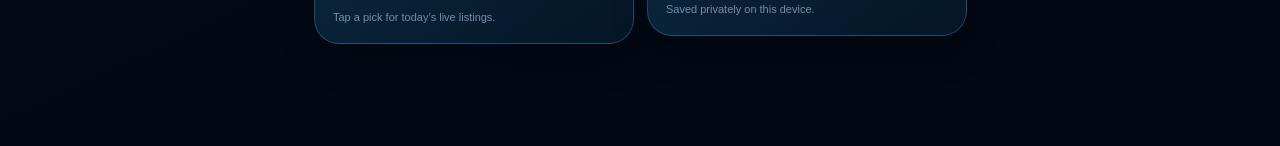
==== commit bc6074e2: "Add files via upload" ====
--- a/index.html
+++ b/index.html
@@ -23,10 +23,23 @@
   <main>
     <section class="card weather-card" id="weather">
       <div class="card-head"><h2><span>●</span> Cromer</h2><time id="today"></time></div>
-      <div class="weather-now"><div><strong id="temperature">--°</strong><p id="condition">Loading weather…</p><small id="feelsLike"></small></div><div class="weather-icon" id="weatherIcon">☀</div></div>
-      <div class="sea-scene" aria-hidden="true"><i class="sun"></i><i class="pier"></i><i class="wave w1"></i><i class="wave w2"></i><i class="wave w3"></i></div>
-      <div class="forecast" id="forecast"><div>Loading Cromer forecast…</div></div>
-      <p class="source" id="weatherStatus">Live weather · Open-Meteo</p>
+      <div class="weather-tabs" role="tablist" aria-label="Weather forecast period">
+        <button class="active" role="tab" aria-selected="true" data-weather-tab="now">Now</button><button role="tab" aria-selected="false" data-weather-tab="today">Today</button><button role="tab" aria-selected="false" data-weather-tab="tomorrow">Tomorrow</button><button role="tab" aria-selected="false" data-weather-tab="week">7 Days</button>
+      </div>
+      <div id="weatherPanel" aria-live="polite">
+        <div class="weather-now">
+          <div class="weather-primary"><strong id="temperature">--°</strong><span id="weatherIcon" aria-hidden="true">☀️</span><div><p id="condition">Loading weather…</p><small id="feelsLike"></small></div></div>
+          <div class="wind-now"><span id="windArrow">↑</span><div><b id="windSpeed">–</b><small id="windDetail">Wind</small></div></div>
+        </div>
+        <div class="rain-callout" id="rainSummary"><span>●</span><div><small>RAIN WINDOW</small><strong>Checking the next few hours…</strong></div></div>
+        <div class="hourly-wrap"><div class="hourly" id="hourly"><div class="weather-loading">Loading Cromer forecast…</div></div></div>
+      </div>
+      <details class="marine" id="marine">
+        <summary><span class="marine-icon">≋</span><span><small>COASTAL CONDITIONS</small><b id="seaSummary">Loading sea forecast…</b></span><i>›</i></summary>
+        <div class="marine-grid"><div><small>Wave height</small><b id="waveHeight">–</b></div><div><small>Sea state</small><b id="seaState">–</b></div><div><small>Wave direction</small><b id="waveDirection">–</b></div><div><small>Wave period</small><b id="wavePeriod">–</b></div></div>
+        <p>Modelled offshore conditions near Cromer. Check local warnings before going to sea.</p>
+      </details>
+      <p class="source" id="weatherStatus">Weather &amp; marine forecast · <a href="https://open-meteo.com/" target="_blank" rel="noopener">Open-Meteo</a></p>
     </section>
 
     <section class="card portfolio-card" id="portfolio">
--- a/styles.css
+++ b/styles.css
@@ -5,3 +5,7 @@
 @media(prefers-reduced-motion:no-preference){.monogram b{animation:glow 5s ease-in-out infinite}@keyframes glow{50%{box-shadow:0 0 38px rgba(168,72,255,.48)}}}
 .market-strip{height:48px;margin:8px 0 -2px;overflow:hidden;border-radius:12px;background:rgba(0,7,15,.35)}
 .market-loading{display:grid;height:48px;place-items:center;color:#7891ae;font-size:11px}.portfolio-card,.horoscope-card,.briefing-card,.tv-card,.tasks-card{content-visibility:auto;contain-intrinsic-size:360px}
+
+/* Compact, interactive Cromer weather */
+.weather-card{padding-bottom:13px;background:radial-gradient(circle at 90% 10%,rgba(48,221,240,.12),transparent 35%),linear-gradient(145deg,rgba(17,53,79,.94),rgba(4,22,39,.97))}.weather-tabs{display:grid;grid-template-columns:repeat(4,1fr);gap:4px;margin:13px 0 10px;padding:3px;border-radius:12px;background:rgba(0,8,18,.48)}.weather-tabs button{min-height:32px;border:0;border-radius:9px;background:transparent;color:#849cb7;font:700 12px/1 inherit}.weather-tabs button.active{color:#06121e;background:linear-gradient(135deg,#35def4,#7ce7f3);box-shadow:0 0 18px rgba(53,222,244,.2)}.weather-now{display:flex;align-items:center;justify-content:space-between;gap:10px;height:auto;min-height:68px;padding:0}.weather-primary{display:flex;align-items:center;min-width:0}.weather-primary strong,.weather-now .weather-primary strong{font-size:50px;line-height:.9;letter-spacing:-4px}.weather-primary>span{font-size:31px;margin:0 9px;filter:drop-shadow(0 0 10px rgba(255,225,116,.25))}.weather-primary p{margin:0;font-size:15px;font-weight:750;white-space:nowrap}.weather-primary small,.wind-now small{display:block;color:#8fa6bf;font-size:10px}.wind-now{display:flex;align-items:center;gap:6px;text-align:right;flex:0 0 auto}.wind-now>span{display:grid;width:27px;height:27px;place-items:center;border:1px solid rgba(53,222,244,.3);border-radius:50%;color:var(--cyan);transition:transform .2s}.wind-now b{font-size:13px}.rain-callout{display:flex;align-items:center;gap:9px;margin:8px 0;padding:9px 11px;border:1px solid rgba(56,233,177,.23);border-radius:12px;background:linear-gradient(90deg,rgba(56,233,177,.12),rgba(53,222,244,.05))}.rain-callout>span{color:#38e9b1;text-shadow:0 0 10px #38e9b1}.rain-callout small{display:block;color:#75acaa;font-size:8px;letter-spacing:1.5px}.rain-callout strong{display:block;font-size:14px}.hourly-wrap{margin-right:-18px;overflow:hidden}.hourly{display:flex;gap:6px;padding-right:18px;overflow-x:auto;scroll-snap-type:x proximity;scrollbar-width:none}.hourly::-webkit-scrollbar,.daily-grid::-webkit-scrollbar{display:none}.hour{min-width:66px;padding:8px 6px;border:1px solid rgba(130,190,220,.12);border-radius:13px;background:rgba(0,8,18,.3);text-align:center;scroll-snap-align:start}.hour.current-hour{border-color:rgba(53,222,244,.42);background:rgba(53,222,244,.08)}.hour small,.hour span,.hour b,.hour em,.hour i{display:block}.hour small{color:#9eb3ca;font-size:10px}.hour span{font-size:22px;margin:3px 0}.hour b{font-size:16px}.hour em{margin-top:3px;color:#54d5ff;font-size:9px;font-style:normal}.hour i{color:#758ca5;font-size:8px;font-style:normal}.weather-loading{padding:20px;color:#8ca4bd}.daily-grid{display:grid;grid-template-columns:repeat(7,minmax(67px,1fr));gap:6px;overflow-x:auto;scrollbar-width:none;padding-bottom:4px}.day{min-width:67px;padding:9px 6px;text-align:center;border:1px solid rgba(130,190,220,.12);border-radius:13px;background:rgba(0,8,18,.3)}.day small,.day span,.day b,.day em{display:block}.day small{color:#9eb3ca}.day span{font-size:25px;margin:5px}.day b{font-size:14px}.day b i{color:#7890aa;font-style:normal}.day em{margin-top:5px;color:#54d5ff;font-size:9px;font-style:normal}.marine{margin-top:9px;border-top:1px solid rgba(130,190,220,.15)}.marine summary{display:grid;grid-template-columns:34px 1fr auto;align-items:center;gap:8px;padding:10px 2px 5px;cursor:pointer;list-style:none}.marine summary::-webkit-details-marker{display:none}.marine-icon{display:grid;width:30px;height:30px;place-items:center;border-radius:10px;background:linear-gradient(145deg,#087ca5,#35d8e8);font-size:21px}.marine summary small{display:block;color:#7fa6bd;font-size:8px;letter-spacing:1.4px}.marine summary b{font-size:12px}.marine summary i{color:var(--cyan);font-size:24px;font-style:normal;transition:transform .2s}.marine[open] summary i{transform:rotate(90deg)}.marine-grid{display:grid;grid-template-columns:repeat(4,1fr);gap:5px;margin-top:5px}.marine-grid>div{padding:8px 5px;border-radius:10px;background:rgba(0,8,18,.36)}.marine-grid small{display:block;color:#7992ab;font-size:8px}.marine-grid b{font-size:11px}.marine>p{margin:8px 2px 0;color:#6d849d;font-size:9px}.weather-card .source{margin-top:9px}.source a{color:#86a3be}
+@media(max-width:380px){.weather-primary strong,.weather-now .weather-primary strong{font-size:44px}.weather-primary>span{margin-inline:6px}.weather-primary p{font-size:13px}.wind-now small{max-width:74px}.hourly-wrap{margin-right:-15px}}
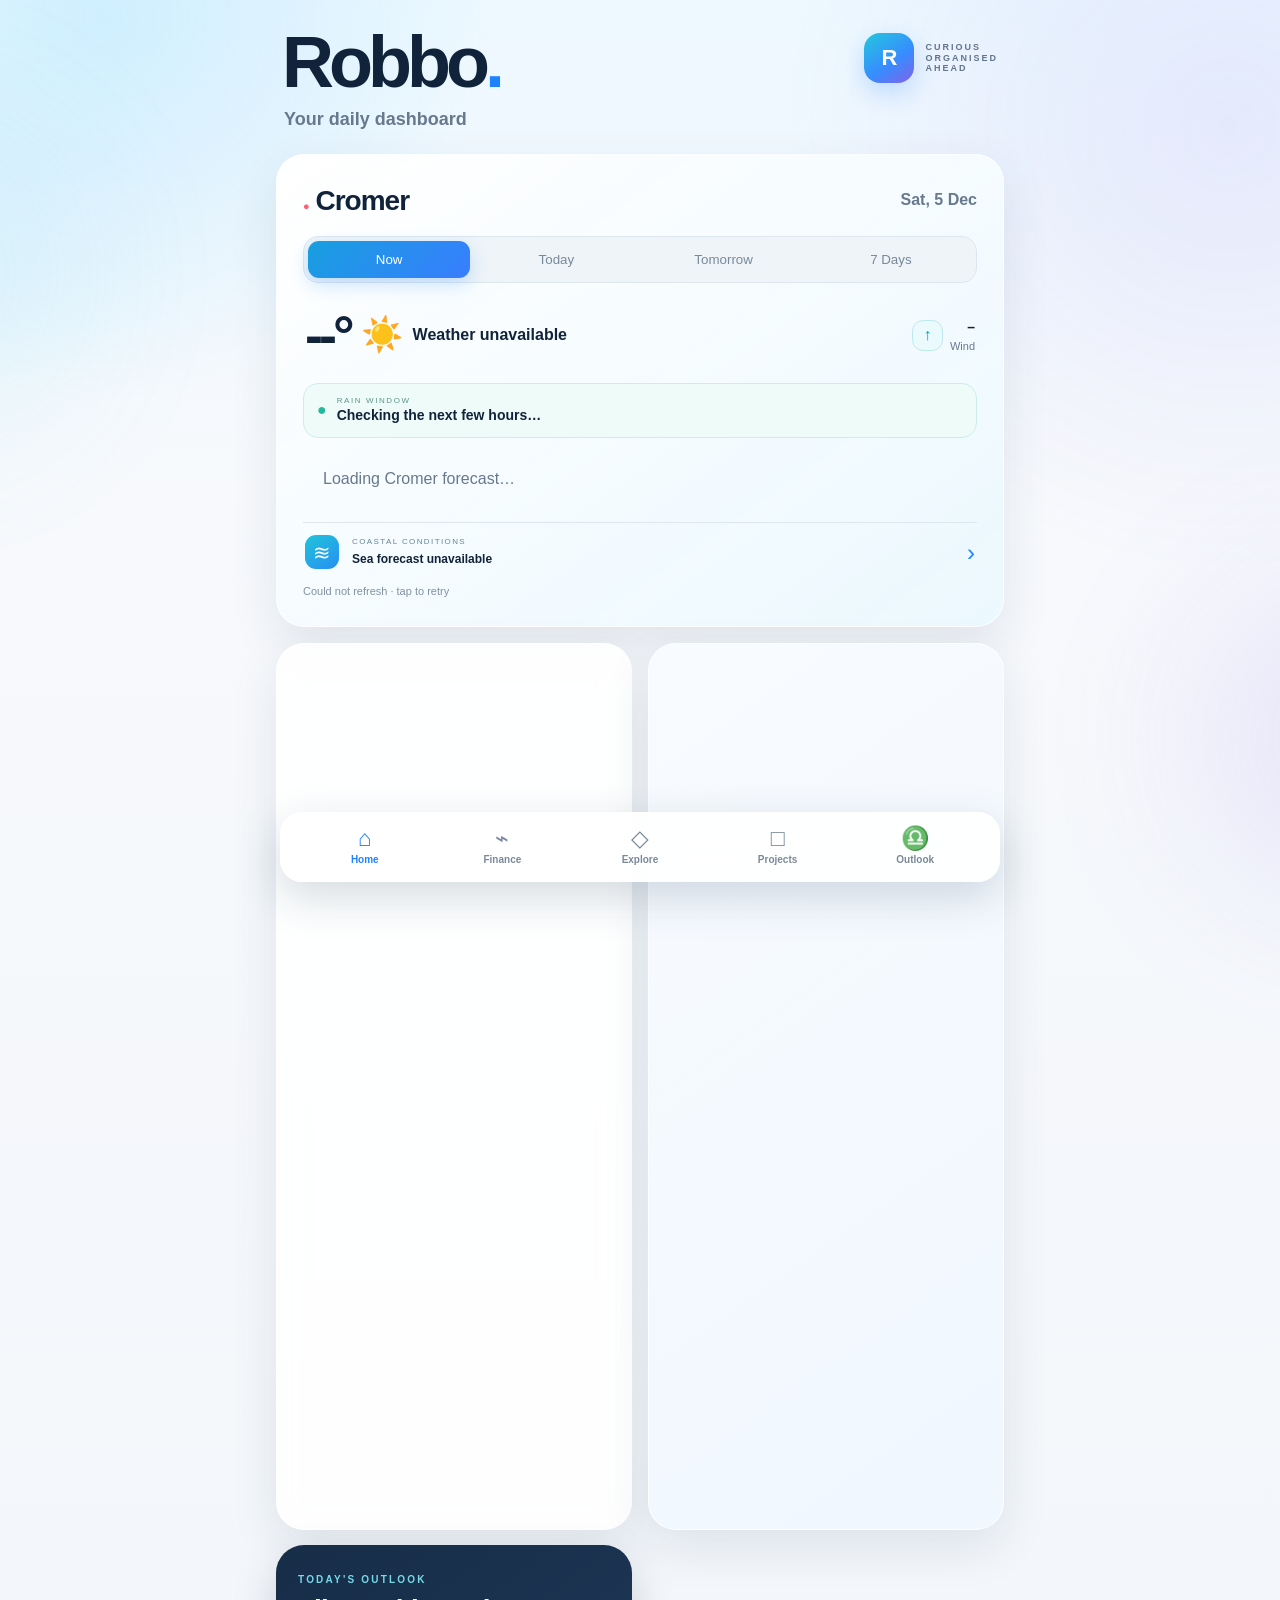
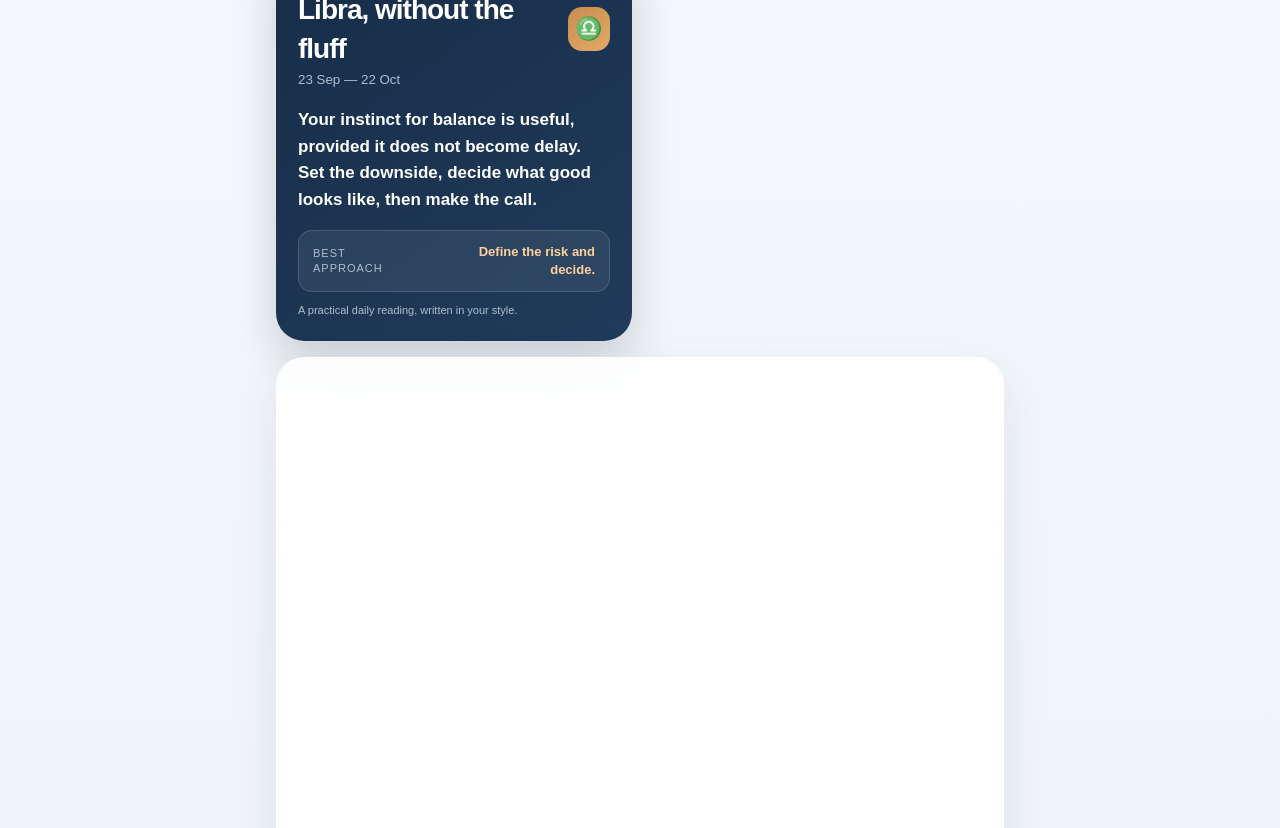
==== commit c13381bc: "Publish updated Robbo dashboard: index.html" ====
--- a/index.html
+++ b/index.html
@@ -3,9 +3,9 @@
 <head>
   <meta charset="utf-8">
   <meta name="viewport" content="width=device-width, initial-scale=1, viewport-fit=cover">
-  <meta name="theme-color" content="#06101f">
+  <meta name="theme-color" content="#f3f7fb">
   <meta name="apple-mobile-web-app-capable" content="yes">
-  <meta name="apple-mobile-web-app-status-bar-style" content="black-translucent">
+  <meta name="apple-mobile-web-app-status-bar-style" content="default">
   <meta name="apple-mobile-web-app-title" content="Robbo">
   <meta name="description" content="Robbo's personal daily dashboard">
   <link rel="manifest" href="manifest.webmanifest">
@@ -43,21 +43,35 @@
     </section>
 
     <section class="card portfolio-card" id="portfolio">
-      <div class="section-title"><div><span class="eyebrow">MARKETS</span><h2>Portfolio</h2></div><span class="live-pill"><i></i> LIVE</span></div>
+      <div class="section-title"><div><span class="eyebrow">MARKETS</span><h2>Biggest positions</h2></div><span class="live-pill"><i></i> TOP 5</span></div>
       <div class="stocks">
-        <a class="stock" href="https://www.trading212.com/trading-instruments/invest/IONQ.US" target="_blank" rel="noopener" data-symbol="NYSE:IONQ"><span class="stock-logo ionq">Q</span><span><b>IONQ</b><small>IonQ · NYSE</small></span><span class="quote"><b>Open</b><small>Trading 212</small></span></a>
-        <a class="stock" href="https://www.trading212.com/trading-instruments/invest/RKLB.US" target="_blank" rel="noopener" data-symbol="NASDAQ:RKLB"><span class="stock-logo rklb">R</span><span><b>RKLB</b><small>Rocket Lab · NASDAQ</small></span><span class="quote"><b>Open</b><small>Trading 212</small></span></a>
-        <a class="stock" href="https://www.trading212.com/trading-instruments/invest/RGTI.US" target="_blank" rel="noopener" data-symbol="NASDAQ:RGTI"><span class="stock-logo rgti">R</span><span><b>RGTI</b><small>Rigetti · NASDAQ</small></span><span class="quote"><b>Open</b><small>Trading 212</small></span></a>
+        <div class="stock"><span class="stock-logo rklb">R</span><span><b>Rocket Lab</b><small>RKLB · 31.19% of portfolio</small></span></div>
+        <div class="stock"><span class="stock-logo bbai">B</span><span><b>BigBear.ai</b><small>BBAI · 12.05%</small></span></div>
+        <div class="stock"><span class="stock-logo ccj">C</span><span><b>Cameco</b><small>CCJ · 10.49%</small></span></div>
+        <div class="stock"><span class="stock-logo spcx">X</span><span><b>SpaceX</b><small>SPCX · 9.86%</small></span></div>
+        <div class="stock"><span class="stock-logo swmr">S</span><span><b>Swarmer</b><small>SWMR · 9.19%</small></span></div>
       </div>
       <div class="tradingview-widget-container market-strip" id="marketStrip"><span class="market-loading">Live prices loading…</span></div>
       <a class="market-link" href="https://live.trading212.com/" target="_blank" rel="noopener">Open my Trading 212 portfolio <span>↗</span></a>
-      <p class="source">Live prices by TradingView · stock links open Trading 212.</p>
+      <p class="source">Your five largest positions. Open Trading 212 for the complete portfolio.</p>
     </section>
 
-    <section class="card horoscope-card" id="horoscope">
-      <div class="zodiac-mark">♎</div><div class="section-title"><div><span class="eyebrow">TODAY'S HOROSCOPE</span><h2>Libra</h2><small>23 Sep — 22 Oct</small></div><span class="moon">☾</span></div>
-      <p class="horoscope-copy" id="horoscopeText">Finding today’s guidance…</p>
-      <p class="source" id="horoscopeSource">Daily Libra reading</p>
+    <section class="card projects-card" id="projects">
+      <div class="section-title"><div><span class="eyebrow">WHAT MATTERS</span><h2>Your projects</h2></div><span class="project-mark">R</span></div>
+      <div class="project-grid">
+        <button type="button" data-project="Property Numbers UK"><span>PN</span><b>Property Numbers UK</b><small>Content &amp; growth</small></button>
+        <button type="button" data-project="Maris Meadow"><span>MM</span><b>Maris Meadow</b><small>Planning</small></button>
+        <button type="button" data-project="Birdseyedesign.net"><span>BD</span><b>Birdseyedesign.net</b><small>Business</small></button>
+        <button type="button" data-project="Property deals"><span>PD</span><b>Property deals</b><small>Negotiations</small></button>
+      </div>
+      <p class="source">Tap a project to add its next action.</p>
+    </section>
+
+    <section class="card outlook-card" id="outlook">
+      <div class="section-title"><div><span class="eyebrow">TODAY'S OUTLOOK</span><h2>Libra, without the fluff</h2><small>23 Sep — 22 Oct</small></div><span class="outlook-mark">♎</span></div>
+      <p class="outlook-copy" id="outlookText">Keep the numbers in front of you today. A clear decision will create more progress than another round of overthinking.</p>
+      <div class="outlook-rule"><span>Best approach</span><b id="outlookAction">Be direct, then move.</b></div>
+      <p class="source">A practical daily reading, written in your style.</p>
     </section>
 
     <section class="card briefing-card" id="briefing">
@@ -76,16 +90,16 @@
     </section>
 
     <section class="card tasks-card" id="tasks">
-      <div class="section-title"><div><span class="eyebrow">STAY AHEAD</span><h2>Tasks &amp; Reminders</h2></div><span class="task-count" id="taskCount">0 left</span></div>
-      <form id="taskForm"><input id="taskInput" maxlength="80" autocomplete="off" placeholder="Add a reminder…" aria-label="New reminder"><button aria-label="Add reminder">+</button></form>
+      <div class="section-title"><div><span class="eyebrow">MOVE THINGS FORWARD</span><h2>Next actions</h2></div><span class="task-count" id="taskCount">0 open</span></div>
+      <form id="taskForm"><select id="taskProject" aria-label="Project"><option>Property Numbers UK</option><option>Maris Meadow</option><option>Birdseyedesign.net</option><option>Property deals</option><option>Personal</option></select><input id="taskInput" maxlength="80" autocomplete="off" placeholder="What needs doing next?" aria-label="Next action"><button aria-label="Add action">+</button></form>
       <ul id="taskList"></ul>
-      <p class="empty-tasks" id="emptyTasks">Nothing pending — nicely organised.</p>
-      <p class="source">Saved privately on this device.</p>
+      <p class="empty-tasks" id="emptyTasks">No next actions yet. Choose a project and add one.</p>
+      <p class="source">Your project actions are saved privately on this device.</p>
     </section>
   </main>
 
   <nav class="dock" aria-label="Dashboard sections">
-    <a href="#weather"><span>⌂</span><small>Home</small></a><a href="#portfolio"><span>⌁</span><small>Finance</small></a><a href="#briefing"><span>◇</span><small>Explore</small></a><a href="#tasks"><span>□</span><small>Plan</small></a><a href="#tv"><span>•••</span><small>More</small></a>
+    <a href="#weather"><span>⌂</span><small>Home</small></a><a href="#portfolio"><span>⌁</span><small>Finance</small></a><a href="#briefing"><span>◇</span><small>Explore</small></a><a href="#projects"><span>□</span><small>Projects</small></a><a href="#outlook"><span>♎</span><small>Outlook</small></a>
   </nav>
   <script src="app.js" defer></script>
 </body>
--- a/styles.css
+++ b/styles.css
@@ -1,11 +1,16 @@
-:root{color-scheme:dark;--bg:#030b16;--panel:rgba(10,34,57,.88);--line:rgba(49,212,255,.27);--cyan:#35def4;--purple:#a66bff;--muted:#88a0bd;--text:#f5f9ff;--safe-bottom:env(safe-area-inset-bottom,0px)}
-*{box-sizing:border-box}html{scroll-behavior:smooth}body{margin:0;min-height:100vh;background:radial-gradient(circle at 100% 0,#17224d 0,transparent 31rem),linear-gradient(155deg,#071a2b 0,#030b16 48%,#020713 100%);font:16px/1.35 -apple-system,BlinkMacSystemFont,"SF Pro Display",Inter,Segoe UI,sans-serif;color:var(--text);overflow-x:hidden}body:before{content:"";position:fixed;inset:0;pointer-events:none;opacity:.16;background-image:linear-gradient(rgba(255,255,255,.018) 1px,transparent 1px),linear-gradient(90deg,rgba(255,255,255,.018) 1px,transparent 1px);background-size:34px 34px}.aurora{position:fixed;width:18rem;height:18rem;filter:blur(85px);opacity:.12;pointer-events:none}.aurora-one{background:#19dff0;top:16rem;left:-12rem}.aurora-two{background:#8e43ff;top:40rem;right:-12rem}.hero{max-width:680px;margin:auto;padding:calc(28px + env(safe-area-inset-top,0px)) 20px 17px;display:flex;align-items:center;justify-content:space-between}.wordmark{font-size:clamp(46px,14vw,74px);font-weight:850;letter-spacing:-5px;line-height:.9;background:linear-gradient(100deg,#20edf2,#3bb4ff 45%,#a365ff);-webkit-background-clip:text;color:transparent}.wordmark span{color:#30def0}.hero p{margin:10px 2px 0;color:#b9cadc;font-size:18px;font-weight:650}.monogram{display:flex;align-items:center;gap:10px}.monogram b{width:54px;height:54px;border-radius:50%;display:grid;place-items:center;background:linear-gradient(145deg,#30eff6,#4771ff 55%,#d13ef2);box-shadow:0 0 26px rgba(56,169,255,.35);font-size:23px}.monogram small{font-size:9px;line-height:1.15;letter-spacing:2px;color:#b9c3d7}main{max-width:680px;margin:auto;padding:0 14px calc(102px + var(--safe-bottom));display:grid;gap:13px}.card{position:relative;overflow:hidden;padding:18px;border:1px solid var(--line);border-radius:25px;background:linear-gradient(145deg,rgba(17,53,79,.91),rgba(4,22,39,.95));box-shadow:inset 0 1px rgba(255,255,255,.04),0 16px 36px rgba(0,0,0,.19)}.card-head,.section-title{display:flex;align-items:center;justify-content:space-between;gap:12px}.card h2{margin:0;font-size:28px;letter-spacing:-.8px}.card-head h2 span{font-size:12px;color:#ff5d69;text-shadow:0 0 10px #ff4050}.card-head time{color:#a9bdd1}.eyebrow{font-size:10px;letter-spacing:2px;color:var(--cyan);font-weight:800}.section-title small{color:#9eb1c8}.weather-card{padding-bottom:13px}.weather-now{display:flex;align-items:center;justify-content:space-between;height:122px;padding:4px 8px}.weather-now strong{font-size:80px;line-height:.9;letter-spacing:-6px}.weather-now p{margin:7px 0 0;font-size:20px;font-weight:700}.weather-now small{color:#93a9c0}.weather-icon{font-size:63px;filter:drop-shadow(0 0 18px rgba(255,225,116,.35))}.sea-scene{height:74px;margin:0 -18px 10px;position:relative;overflow:hidden;background:linear-gradient(#43c4ef 0 44%,#e5bd61 45% 50%,#0877a2 51%);border-block:1px solid rgba(255,255,255,.1)}.sun{position:absolute;width:40px;height:40px;right:15%;top:9px;background:#ffea98;border-radius:50%;box-shadow:0 0 30px #ffe682}.pier{position:absolute;width:46%;height:8px;background:#08233a;left:28%;top:51px;transform:skew(-16deg);box-shadow:90px -17px 0 -1px #08233a}.wave{position:absolute;height:2px;width:120%;left:-5%;background:#7ce0f5;transform:rotate(-4deg)}.w1{top:52px}.w2{top:61px}.w3{top:70px}.forecast{display:grid;grid-template-columns:repeat(3,1fr)}.forecast>div{padding:2px 10px;border-right:1px solid rgba(84,185,225,.25)}.forecast>div:last-child{border:0}.forecast b{display:block;font-size:19px;margin-top:3px}.forecast small{display:block;color:#9fb2c8;text-transform:uppercase;letter-spacing:1.3px}.source{color:#738ca7;font-size:11px;margin:10px 0 0}.live-pill,.tv-time,.task-count{padding:5px 9px;background:rgba(48,222,240,.08);border:1px solid rgba(48,222,240,.2);border-radius:99px;color:#a9c6d2;font-size:10px;font-weight:800;letter-spacing:.7px}.live-pill i{display:inline-block;width:6px;height:6px;border-radius:50%;background:#38e9b1;box-shadow:0 0 8px #38e9b1}.stocks{margin-top:11px;border:1px solid rgba(255,255,255,.06);border-radius:17px;background:rgba(0,7,15,.45);overflow:hidden}.stock{display:grid;grid-template-columns:39px 1fr auto;gap:10px;align-items:center;padding:11px;color:inherit;text-decoration:none;border-bottom:1px solid rgba(143,190,216,.12)}.stock:last-child{border:0}.stock-logo{width:34px;height:34px;border-radius:11px;display:grid;place-items:center;font-weight:850}.ionq{background:linear-gradient(135deg,#725cff,#d84cdc)}.rklb{background:linear-gradient(135deg,#eef3f7,#7187a4);color:#07121f}.rgti{background:linear-gradient(135deg,#26e7db,#168fe8)}.stock b{display:block;font-size:16px}.stock small{display:block;color:#8199b5;font-size:10px}.quote{text-align:right}.quote b{color:var(--cyan);font-size:13px}.market-link{display:flex;justify-content:space-between;margin-top:10px;padding:10px 12px;border-radius:12px;background:linear-gradient(90deg,rgba(49,217,239,.1),rgba(152,83,255,.1));color:#bcf7ff;text-decoration:none;font-size:13px}.horoscope-card{border-color:rgba(171,82,255,.45);background:radial-gradient(circle at 90% 24%,rgba(164,75,255,.28),transparent 35%),linear-gradient(145deg,#24134f,#0c1632)}.zodiac-mark{position:absolute;right:24px;bottom:-18px;font-size:145px;color:rgba(196,150,255,.06)}.moon{font-size:48px;color:#d6b1ff;text-shadow:0 0 27px #8d4cff}.horoscope-copy{position:relative;font-size:17px;line-height:1.48;margin:13px 0 0;display:-webkit-box;-webkit-line-clamp:5;-webkit-box-orient:vertical;overflow:hidden}.briefing-card .icon-button{width:35px;height:35px;border-radius:50%;border:1px solid rgba(48,222,240,.25);background:rgba(48,222,240,.08);color:var(--cyan);font-size:20px}.news-list{margin-top:9px}.news-item{display:grid;grid-template-columns:36px 1fr 12px;gap:10px;align-items:center;padding:10px 0;border-bottom:1px solid rgba(143,190,216,.14);color:inherit;text-decoration:none}.news-item:last-child{border:0}.news-icon{width:35px;height:35px;border-radius:11px;background:linear-gradient(145deg,#168cff,#38d6db);display:grid;place-items:center;font-size:17px}.news-item b{display:-webkit-box;-webkit-line-clamp:2;-webkit-box-orient:vertical;overflow:hidden;font-size:14px;line-height:1.25}.news-item small{color:#7f99b5}.news-item em{color:var(--cyan);font-size:24px;font-style:normal}.loading{color:#8ca4bd}.tv-list{margin-top:8px}.tv-list a{display:grid;grid-template-columns:46px 1fr auto;align-items:center;gap:11px;padding:9px 0;color:inherit;text-decoration:none;border-bottom:1px solid rgba(143,190,216,.14)}.tv-list a:last-child{border:0}.tv-art{width:44px;height:44px;border-radius:13px;display:grid;place-items:center;font-size:22px}.crime{background:linear-gradient(145deg,#713dff,#d83bc1)}.guide{background:linear-gradient(145deg,#0aaed8,#25e2c4)}.tv-list b,.tv-list small{display:block}.tv-list small{color:#809ab6;font-size:11px}.tv-list em{color:var(--cyan);font-size:25px;font-style:normal}#taskForm{display:grid;grid-template-columns:1fr 39px;gap:8px;margin:12px 0 5px}#taskForm input{min-width:0;border:1px solid rgba(129,190,220,.2);border-radius:12px;background:rgba(0,8,18,.45);color:white;padding:11px 12px;font:inherit;outline:none}#taskForm input:focus{border-color:var(--cyan)}#taskForm button{border:0;border-radius:12px;background:linear-gradient(145deg,#27dced,#7661ff);color:white;font-size:25px}#taskList{list-style:none;margin:0;padding:0}.task{display:grid;grid-template-columns:25px 1fr 27px;align-items:center;gap:7px;padding:9px 2px;border-bottom:1px solid rgba(143,190,216,.13)}.task label{font-size:14px}.task.done label{text-decoration:line-through;color:#7389a1}.task input{width:18px;height:18px;accent-color:#2bdde9}.task button{border:0;background:none;color:#7f94aa;font-size:20px}.empty-tasks{color:#7f97b2;font-size:13px;margin:12px 0 4px}.dock{position:fixed;z-index:20;bottom:0;left:0;right:0;height:calc(73px + var(--safe-bottom));padding:8px 15px var(--safe-bottom);display:flex;align-items:flex-start;justify-content:space-around;background:rgba(2,11,23,.92);border-top:1px solid rgba(52,213,247,.2);backdrop-filter:blur(20px);-webkit-backdrop-filter:blur(20px)}.dock a{width:20%;color:#7891ae;text-decoration:none;text-align:center}.dock span,.dock small{display:block}.dock span{font-size:24px;height:32px}.dock small{font-size:10px}.dock a:first-child{color:var(--cyan)}
-@media(max-width:380px){.hero{padding-inline:16px}.monogram small{display:none}.card{padding:15px}.weather-now strong{font-size:70px}.sea-scene{margin-inline:-15px}.card h2{font-size:25px}}
-@media(min-width:700px){main{grid-template-columns:1fr 1fr;align-items:start}.weather-card,.briefing-card{grid-column:1/-1}.dock{left:50%;right:auto;width:680px;transform:translateX(-50%);border-radius:20px 20px 0 0}}
-@media(prefers-reduced-motion:no-preference){.monogram b{animation:glow 5s ease-in-out infinite}@keyframes glow{50%{box-shadow:0 0 38px rgba(168,72,255,.48)}}}
-.market-strip{height:48px;margin:8px 0 -2px;overflow:hidden;border-radius:12px;background:rgba(0,7,15,.35)}
-.market-loading{display:grid;height:48px;place-items:center;color:#7891ae;font-size:11px}.portfolio-card,.horoscope-card,.briefing-card,.tv-card,.tasks-card{content-visibility:auto;contain-intrinsic-size:360px}
-
-/* Compact, interactive Cromer weather */
-.weather-card{padding-bottom:13px;background:radial-gradient(circle at 90% 10%,rgba(48,221,240,.12),transparent 35%),linear-gradient(145deg,rgba(17,53,79,.94),rgba(4,22,39,.97))}.weather-tabs{display:grid;grid-template-columns:repeat(4,1fr);gap:4px;margin:13px 0 10px;padding:3px;border-radius:12px;background:rgba(0,8,18,.48)}.weather-tabs button{min-height:32px;border:0;border-radius:9px;background:transparent;color:#849cb7;font:700 12px/1 inherit}.weather-tabs button.active{color:#06121e;background:linear-gradient(135deg,#35def4,#7ce7f3);box-shadow:0 0 18px rgba(53,222,244,.2)}.weather-now{display:flex;align-items:center;justify-content:space-between;gap:10px;height:auto;min-height:68px;padding:0}.weather-primary{display:flex;align-items:center;min-width:0}.weather-primary strong,.weather-now .weather-primary strong{font-size:50px;line-height:.9;letter-spacing:-4px}.weather-primary>span{font-size:31px;margin:0 9px;filter:drop-shadow(0 0 10px rgba(255,225,116,.25))}.weather-primary p{margin:0;font-size:15px;font-weight:750;white-space:nowrap}.weather-primary small,.wind-now small{display:block;color:#8fa6bf;font-size:10px}.wind-now{display:flex;align-items:center;gap:6px;text-align:right;flex:0 0 auto}.wind-now>span{display:grid;width:27px;height:27px;place-items:center;border:1px solid rgba(53,222,244,.3);border-radius:50%;color:var(--cyan);transition:transform .2s}.wind-now b{font-size:13px}.rain-callout{display:flex;align-items:center;gap:9px;margin:8px 0;padding:9px 11px;border:1px solid rgba(56,233,177,.23);border-radius:12px;background:linear-gradient(90deg,rgba(56,233,177,.12),rgba(53,222,244,.05))}.rain-callout>span{color:#38e9b1;text-shadow:0 0 10px #38e9b1}.rain-callout small{display:block;color:#75acaa;font-size:8px;letter-spacing:1.5px}.rain-callout strong{display:block;font-size:14px}.hourly-wrap{margin-right:-18px;overflow:hidden}.hourly{display:flex;gap:6px;padding-right:18px;overflow-x:auto;scroll-snap-type:x proximity;scrollbar-width:none}.hourly::-webkit-scrollbar,.daily-grid::-webkit-scrollbar{display:none}.hour{min-width:66px;padding:8px 6px;border:1px solid rgba(130,190,220,.12);border-radius:13px;background:rgba(0,8,18,.3);text-align:center;scroll-snap-align:start}.hour.current-hour{border-color:rgba(53,222,244,.42);background:rgba(53,222,244,.08)}.hour small,.hour span,.hour b,.hour em,.hour i{display:block}.hour small{color:#9eb3ca;font-size:10px}.hour span{font-size:22px;margin:3px 0}.hour b{font-size:16px}.hour em{margin-top:3px;color:#54d5ff;font-size:9px;font-style:normal}.hour i{color:#758ca5;font-size:8px;font-style:normal}.weather-loading{padding:20px;color:#8ca4bd}.daily-grid{display:grid;grid-template-columns:repeat(7,minmax(67px,1fr));gap:6px;overflow-x:auto;scrollbar-width:none;padding-bottom:4px}.day{min-width:67px;padding:9px 6px;text-align:center;border:1px solid rgba(130,190,220,.12);border-radius:13px;background:rgba(0,8,18,.3)}.day small,.day span,.day b,.day em{display:block}.day small{color:#9eb3ca}.day span{font-size:25px;margin:5px}.day b{font-size:14px}.day b i{color:#7890aa;font-style:normal}.day em{margin-top:5px;color:#54d5ff;font-size:9px;font-style:normal}.marine{margin-top:9px;border-top:1px solid rgba(130,190,220,.15)}.marine summary{display:grid;grid-template-columns:34px 1fr auto;align-items:center;gap:8px;padding:10px 2px 5px;cursor:pointer;list-style:none}.marine summary::-webkit-details-marker{display:none}.marine-icon{display:grid;width:30px;height:30px;place-items:center;border-radius:10px;background:linear-gradient(145deg,#087ca5,#35d8e8);font-size:21px}.marine summary small{display:block;color:#7fa6bd;font-size:8px;letter-spacing:1.4px}.marine summary b{font-size:12px}.marine summary i{color:var(--cyan);font-size:24px;font-style:normal;transition:transform .2s}.marine[open] summary i{transform:rotate(90deg)}.marine-grid{display:grid;grid-template-columns:repeat(4,1fr);gap:5px;margin-top:5px}.marine-grid>div{padding:8px 5px;border-radius:10px;background:rgba(0,8,18,.36)}.marine-grid small{display:block;color:#7992ab;font-size:8px}.marine-grid b{font-size:11px}.marine>p{margin:8px 2px 0;color:#6d849d;font-size:9px}.weather-card .source{margin-top:9px}.source a{color:#86a3be}
-@media(max-width:380px){.weather-primary strong,.weather-now .weather-primary strong{font-size:44px}.weather-primary>span{margin-inline:6px}.weather-primary p{font-size:13px}.wind-now small{max-width:74px}.hourly-wrap{margin-right:-15px}}
+:root{color-scheme:light;--bg:#f3f7fb;--panel:#fff;--navy:#10233a;--blue:#1f83ff;--cyan:#20c4d9;--violet:#7658e8;--muted:#68798d;--soft:#eaf1f7;--line:#dce7f0;--shadow:0 18px 48px rgba(25,57,89,.10);--safe-bottom:env(safe-area-inset-bottom,0px)}
+*{box-sizing:border-box}html{scroll-behavior:smooth}body{margin:0;min-height:100vh;background:linear-gradient(180deg,#edf8ff 0,#f7f9fc 30rem,#eef3f8 100%);font:16px/1.4 -apple-system,BlinkMacSystemFont,"SF Pro Display",Inter,"Segoe UI",sans-serif;color:var(--navy);overflow-x:hidden}body:before{content:"";position:fixed;inset:0;pointer-events:none;background:radial-gradient(circle at 8% 2%,rgba(74,197,255,.18),transparent 24rem),radial-gradient(circle at 96% 14%,rgba(118,88,232,.09),transparent 28rem)}
+.aurora{position:fixed;border-radius:50%;filter:blur(80px);opacity:.12;pointer-events:none}.aurora-one{width:20rem;height:20rem;background:#55d8ee;top:7rem;left:-15rem}.aurora-two{width:22rem;height:22rem;background:#9477f2;top:35rem;right:-16rem}.hero{position:relative;max-width:760px;margin:auto;padding:calc(30px + env(safe-area-inset-top,0px)) 22px 22px;display:flex;align-items:flex-start;justify-content:space-between}.wordmark{font-size:clamp(48px,13vw,72px);font-weight:900;letter-spacing:-5px;line-height:.9;color:var(--navy)}.wordmark span{color:var(--blue)}.hero p{margin:12px 2px 0;color:var(--muted);font-size:18px;font-weight:650}.monogram{display:flex;align-items:center;gap:11px;margin-top:3px}.monogram b{width:50px;height:50px;border-radius:16px;display:grid;place-items:center;background:linear-gradient(145deg,#23c8dd,#378cff 58%,#8263e9);box-shadow:0 10px 25px rgba(31,131,255,.22);color:#fff;font-size:22px}.monogram small{font-size:9px;line-height:1.2;letter-spacing:2px;color:#63758a;font-weight:700}
+main{position:relative;max-width:760px;margin:auto;padding:0 16px calc(104px + var(--safe-bottom));display:grid;gap:16px}.card{position:relative;overflow:hidden;padding:22px;border:1px solid rgba(255,255,255,.75);border-radius:28px;background:rgba(255,255,255,.88);box-shadow:var(--shadow);backdrop-filter:blur(14px);-webkit-backdrop-filter:blur(14px)}.card-head,.section-title{display:flex;align-items:center;justify-content:space-between;gap:12px}.card h2{margin:0;font-size:28px;letter-spacing:-1px}.card-head h2 span{font-size:11px;color:#ff6072}.card-head time{color:var(--muted);font-weight:650}.eyebrow{font-size:10px;letter-spacing:2.2px;color:var(--blue);font-weight:850}.section-title small{color:var(--muted)}
+.weather-card{padding-bottom:16px;background:linear-gradient(145deg,rgba(255,255,255,.98),rgba(235,248,255,.96))}.weather-tabs{display:grid;grid-template-columns:repeat(4,1fr);gap:5px;margin:16px 0 14px;padding:4px;border:1px solid var(--line);border-radius:15px;background:#eef4f8}.weather-tabs button{min-height:37px;border:0;border-radius:11px;background:transparent;color:#78899b;font:750 12px/1 inherit}.weather-tabs button.active{color:#fff;background:linear-gradient(135deg,#179fdf,#397dff);box-shadow:0 7px 18px rgba(31,131,255,.22)}.weather-now{display:flex;align-items:center;justify-content:space-between;gap:12px;min-height:76px;padding:2px}.weather-primary{display:flex;align-items:center;min-width:0}.weather-primary strong{font-size:54px;line-height:.9;letter-spacing:-4px}.weather-primary>span{font-size:34px;margin:0 10px}.weather-primary p{margin:0;font-size:16px;font-weight:800;white-space:nowrap}.weather-primary small,.wind-now small{display:block;color:var(--muted);font-size:11px}.wind-now{display:flex;align-items:center;gap:7px;text-align:right;flex:0 0 auto}.wind-now>span{display:grid;width:31px;height:31px;place-items:center;border:1px solid #bfe8ef;border-radius:11px;background:#eafafd;color:#0799b0}.wind-now b{font-size:14px}.rain-callout{display:flex;align-items:center;gap:10px;margin:10px 0;padding:11px 13px;border:1px solid #cceee8;border-radius:15px;background:#eefbf8}.rain-callout>span{color:#1eba9c}.rain-callout small{display:block;color:#5d968a;font-size:8px;letter-spacing:1.6px}.rain-callout strong{display:block;font-size:14px}.hourly-wrap{margin-right:-22px;overflow:hidden}.hourly{display:flex;gap:8px;padding-right:22px;overflow-x:auto;scroll-snap-type:x proximity;scrollbar-width:none}.hourly::-webkit-scrollbar,.daily-grid::-webkit-scrollbar{display:none}.hour{min-width:72px;padding:10px 7px;border:1px solid var(--line);border-radius:16px;background:#fff;text-align:center;scroll-snap-align:start}.hour.current-hour{border-color:#72cce8;background:#edfaff;box-shadow:0 6px 16px rgba(31,131,255,.09)}.hour small,.hour span,.hour b,.hour em,.hour i{display:block}.hour small{color:var(--muted);font-size:10px}.hour span{font-size:22px;margin:3px 0}.hour b{font-size:17px}.hour em{margin-top:3px;color:#119bbd;font-size:9px;font-style:normal}.hour i{color:#8291a1;font-size:8px;font-style:normal}.weather-loading{padding:20px;color:var(--muted)}.daily-grid{display:grid;grid-template-columns:repeat(7,minmax(72px,1fr));gap:8px;overflow-x:auto;scrollbar-width:none;padding-bottom:4px}.day{min-width:72px;padding:10px 7px;text-align:center;border:1px solid var(--line);border-radius:16px;background:#fff}.day small,.day span,.day b,.day em{display:block}.day small{color:var(--muted)}.day span{font-size:25px;margin:5px}.day b{font-size:14px}.day b i{color:#8291a1;font-style:normal}.day em{margin-top:5px;color:#119bbd;font-size:9px;font-style:normal}.marine{margin-top:12px;border-top:1px solid var(--line)}.marine summary{display:grid;grid-template-columns:38px 1fr auto;align-items:center;gap:9px;padding:12px 2px 4px;cursor:pointer;list-style:none}.marine summary::-webkit-details-marker{display:none}.marine-icon{display:grid;width:34px;height:34px;place-items:center;border-radius:11px;background:linear-gradient(145deg,#20c4d9,#278ff4);color:#fff;font-size:21px}.marine summary small{display:block;color:#648598;font-size:8px;letter-spacing:1.4px}.marine summary b{font-size:12px}.marine summary i{color:var(--blue);font-size:24px;font-style:normal;transition:transform .2s}.marine[open] summary i{transform:rotate(90deg)}.marine-grid{display:grid;grid-template-columns:repeat(4,1fr);gap:7px;margin-top:8px}.marine-grid>div{padding:9px 7px;border-radius:12px;background:#eff5f8}.marine-grid small{display:block;color:#728496;font-size:8px}.marine-grid b{font-size:11px}.marine>p{margin:9px 2px 0;color:#75879a;font-size:9px}
+.source{color:#8291a1;font-size:11px;margin:11px 0 0}.source a{color:#527998}.live-pill,.tv-time,.task-count{padding:6px 10px;background:#eff7fb;border:1px solid #d9eaf2;border-radius:99px;color:#5e7588;font-size:10px;font-weight:800;letter-spacing:.7px}.live-pill i{display:inline-block;width:6px;height:6px;border-radius:50%;background:#21bf91}.stocks{margin-top:13px;border:1px solid var(--line);border-radius:18px;background:#f8fbfd;overflow:hidden}.stock{display:grid;grid-template-columns:41px 1fr auto;gap:11px;align-items:center;padding:12px;color:inherit;text-decoration:none;border-bottom:1px solid var(--line)}.stock:last-child{border:0}.stock-logo{width:36px;height:36px;border-radius:12px;display:grid;place-items:center;font-weight:850;color:#fff}.ionq{background:linear-gradient(135deg,#6d57e8,#c14fd0)}.rklb{background:linear-gradient(135deg,#ecf2f7,#9badbd);color:var(--navy)}.rgti{background:linear-gradient(135deg,#1fcdbd,#228de9)}.stock b{display:block;font-size:16px}.stock small{display:block;color:#78899a;font-size:10px}.quote{text-align:right}.quote b{color:var(--blue);font-size:13px}.market-strip{height:48px;margin:9px 0 -2px;overflow:hidden;border:1px solid var(--line);border-radius:13px;background:#fff}.market-loading{display:grid;height:48px;place-items:center;color:#78899a;font-size:11px}.market-link{display:flex;justify-content:space-between;margin-top:11px;padding:11px 13px;border-radius:13px;background:#edf6ff;color:#1769b9;text-decoration:none;font-size:13px;font-weight:650}
+.projects-card{background:linear-gradient(145deg,#f8fbff,#f0f7ff)}.project-mark{display:grid;width:38px;height:38px;place-items:center;border-radius:12px;background:linear-gradient(145deg,#20c4d9,#337cff);color:#fff;font-weight:850}.project-grid{display:grid;grid-template-columns:1fr 1fr;gap:9px;margin-top:14px}.project-grid button{display:grid;grid-template-columns:35px 1fr;grid-template-rows:auto auto;column-gap:10px;align-items:center;padding:11px;border:1px solid var(--line);border-radius:15px;background:#fff;color:var(--navy);text-align:left;font:inherit;cursor:pointer}.project-grid button>span{grid-row:1/3;display:grid;width:35px;height:35px;place-items:center;border-radius:11px;background:#e8f3ff;color:#1978d2;font-size:10px;font-weight:900}.project-grid b{font-size:12px;line-height:1.15}.project-grid small{color:var(--muted);font-size:9px}.project-grid button:focus,.project-grid button:hover{border-color:#80bff0;box-shadow:0 6px 16px rgba(31,131,255,.09);outline:none}
+.briefing-card .icon-button{width:37px;height:37px;border-radius:12px;border:1px solid #cde5ef;background:#eef9fc;color:#0b9ab5;font-size:20px}.news-list{margin-top:10px}.news-item{display:grid;grid-template-columns:38px 1fr 12px;gap:11px;align-items:center;padding:11px 0;border-bottom:1px solid var(--line);color:inherit;text-decoration:none}.news-item:last-child{border:0}.news-icon{width:37px;height:37px;border-radius:12px;background:linear-gradient(145deg,#43a2ff,#38d6db);display:grid;place-items:center;font-size:17px}.news-item b{display:-webkit-box;-webkit-line-clamp:2;-webkit-box-orient:vertical;overflow:hidden;font-size:14px;line-height:1.3}.news-item small{color:#78899a}.news-item em{color:var(--blue);font-size:24px;font-style:normal}.loading{color:var(--muted)}
+.tv-list{margin-top:9px}.tv-list a{display:grid;grid-template-columns:48px 1fr auto;align-items:center;gap:12px;padding:10px 0;color:inherit;text-decoration:none;border-bottom:1px solid var(--line)}.tv-list a:last-child{border:0}.tv-art{width:46px;height:46px;border-radius:14px;display:grid;place-items:center;font-size:22px;color:#fff}.crime{background:linear-gradient(145deg,#7658e8,#bd48c5)}.guide{background:linear-gradient(145deg,#16a9da,#27cfb9)}.tv-list b,.tv-list small{display:block}.tv-list small{color:#7d8d9d;font-size:11px}.tv-list em{color:var(--blue);font-size:25px;font-style:normal}
+#taskForm{display:grid;grid-template-columns:140px 1fr 43px;gap:9px;margin:13px 0 6px}#taskForm select,#taskForm input{min-width:0;border:1px solid var(--line);border-radius:14px;background:#f7fafc;color:var(--navy);padding:12px 13px;font:inherit;outline:none}#taskForm select{font-size:12px;font-weight:700}#taskForm select:focus,#taskForm input:focus{border-color:#63b5ee;box-shadow:0 0 0 3px rgba(31,131,255,.08)}#taskForm button{border:0;border-radius:14px;background:linear-gradient(145deg,#20c4d9,#337cff);color:#fff;font-size:25px;box-shadow:0 8px 18px rgba(31,131,255,.2)}#taskList{list-style:none;margin:0;padding:0}.task{display:grid;grid-template-columns:25px 1fr 27px;align-items:center;gap:7px;padding:10px 2px;border-bottom:1px solid var(--line)}.task label{font-size:14px}.task label small{display:block;color:var(--blue);font-size:9px;font-weight:800;letter-spacing:.4px}.task.done label{text-decoration:line-through;color:#8695a4}.task input{width:18px;height:18px;accent-color:var(--blue)}.task button{border:0;background:none;color:#8998a6;font-size:20px}.empty-tasks{color:#7d8d9c;font-size:13px;margin:12px 0 4px}
+.dock{position:fixed;z-index:20;bottom:14px;left:14px;right:14px;max-width:720px;height:calc(70px + var(--safe-bottom));margin:auto;padding:9px 15px var(--safe-bottom);display:flex;align-items:flex-start;justify-content:space-around;background:rgba(255,255,255,.9);border:1px solid rgba(255,255,255,.9);border-radius:22px;box-shadow:0 15px 45px rgba(28,58,85,.18);backdrop-filter:blur(20px);-webkit-backdrop-filter:blur(20px)}.dock a{width:20%;color:#7a8999;text-decoration:none;text-align:center}.dock span,.dock small{display:block}.dock span{font-size:23px;height:31px}.dock small{font-size:10px;font-weight:650}.dock a:first-child{color:var(--blue)}.portfolio-card,.projects-card,.briefing-card,.tv-card,.tasks-card{content-visibility:auto;contain-intrinsic-size:360px}
+@media(max-width:420px){.hero{padding-inline:18px}.monogram small{display:none}.monogram b{width:46px;height:46px}.card{padding:18px;border-radius:24px}.card h2{font-size:25px}.weather-now{gap:5px}.weather-primary{flex:1}.weather-primary strong{font-size:43px;letter-spacing:-3px}.weather-primary>span{font-size:27px;margin-inline:5px}.weather-primary p{max-width:62px;font-size:12px;line-height:1.15;white-space:normal}.weather-primary small{font-size:9px}.wind-now{gap:3px;max-width:68px}.wind-now>span{display:none}.wind-now b{font-size:12px}.wind-now small{max-width:68px;font-size:9px}.hourly-wrap{margin-right:-18px}.project-grid{grid-template-columns:1fr}.project-grid button{padding:10px}#taskForm{grid-template-columns:1fr 43px}#taskForm select{grid-column:1/-1}}
+@media(min-width:720px){main{grid-template-columns:1fr 1fr;align-items:start}.weather-card,.briefing-card{grid-column:1/-1}.weather-card{padding:26px}.dock{bottom:18px}.card{min-height:100%}}
+@media(prefers-reduced-motion:no-preference){.card{transition:transform .2s ease,box-shadow .2s ease}.card:hover{transform:translateY(-2px);box-shadow:0 22px 55px rgba(25,57,89,.13)}}
+.stock{grid-template-columns:41px 1fr;padding:11px 12px}.stock-logo{font-size:11px}.stock b{font-size:14px}.ionq{background:linear-gradient(135deg,#e57d35,#6c4bd9)}.rklb{background:linear-gradient(135deg,#111927,#52677c);color:#fff}.bbai{background:linear-gradient(135deg,#1d2a55,#536cb8)}.ccj{background:linear-gradient(135deg,#0872aa,#20a0dc)}.spcx{background:linear-gradient(135deg,#090b10,#354157)}.swmr{background:linear-gradient(135deg,#12151d,#576477)}.sivers{background:linear-gradient(135deg,#31bfc8,#16839f)}.irdm{background:linear-gradient(135deg,#f4a900,#ffd15a);color:#594100}.pltr{background:linear-gradient(135deg,#111,#48505b)}.asts{background:linear-gradient(135deg,#131722,#63728b)}
+.outlook-card{border:0;background:linear-gradient(145deg,#172d48,#203b5b);color:#fff;box-shadow:0 20px 45px rgba(16,35,58,.18)}.outlook-card .eyebrow{color:#74d9e8}.outlook-card .section-title small,.outlook-card .source{color:#aebed0}.outlook-mark{display:grid;width:44px;height:44px;place-items:center;border-radius:14px;background:linear-gradient(145deg,#c88d4f,#e1aa68);color:#14283f;font-size:22px;font-weight:900}.outlook-copy{margin:17px 0;font-size:17px;line-height:1.55;font-weight:600}.outlook-rule{display:flex;align-items:center;justify-content:space-between;gap:14px;padding:12px 14px;border:1px solid rgba(255,255,255,.14);border-radius:14px;background:rgba(255,255,255,.07)}.outlook-rule span{color:#aebed0;font-size:11px;text-transform:uppercase;letter-spacing:1px}.outlook-rule b{text-align:right;font-size:13px;color:#ffd19e}
